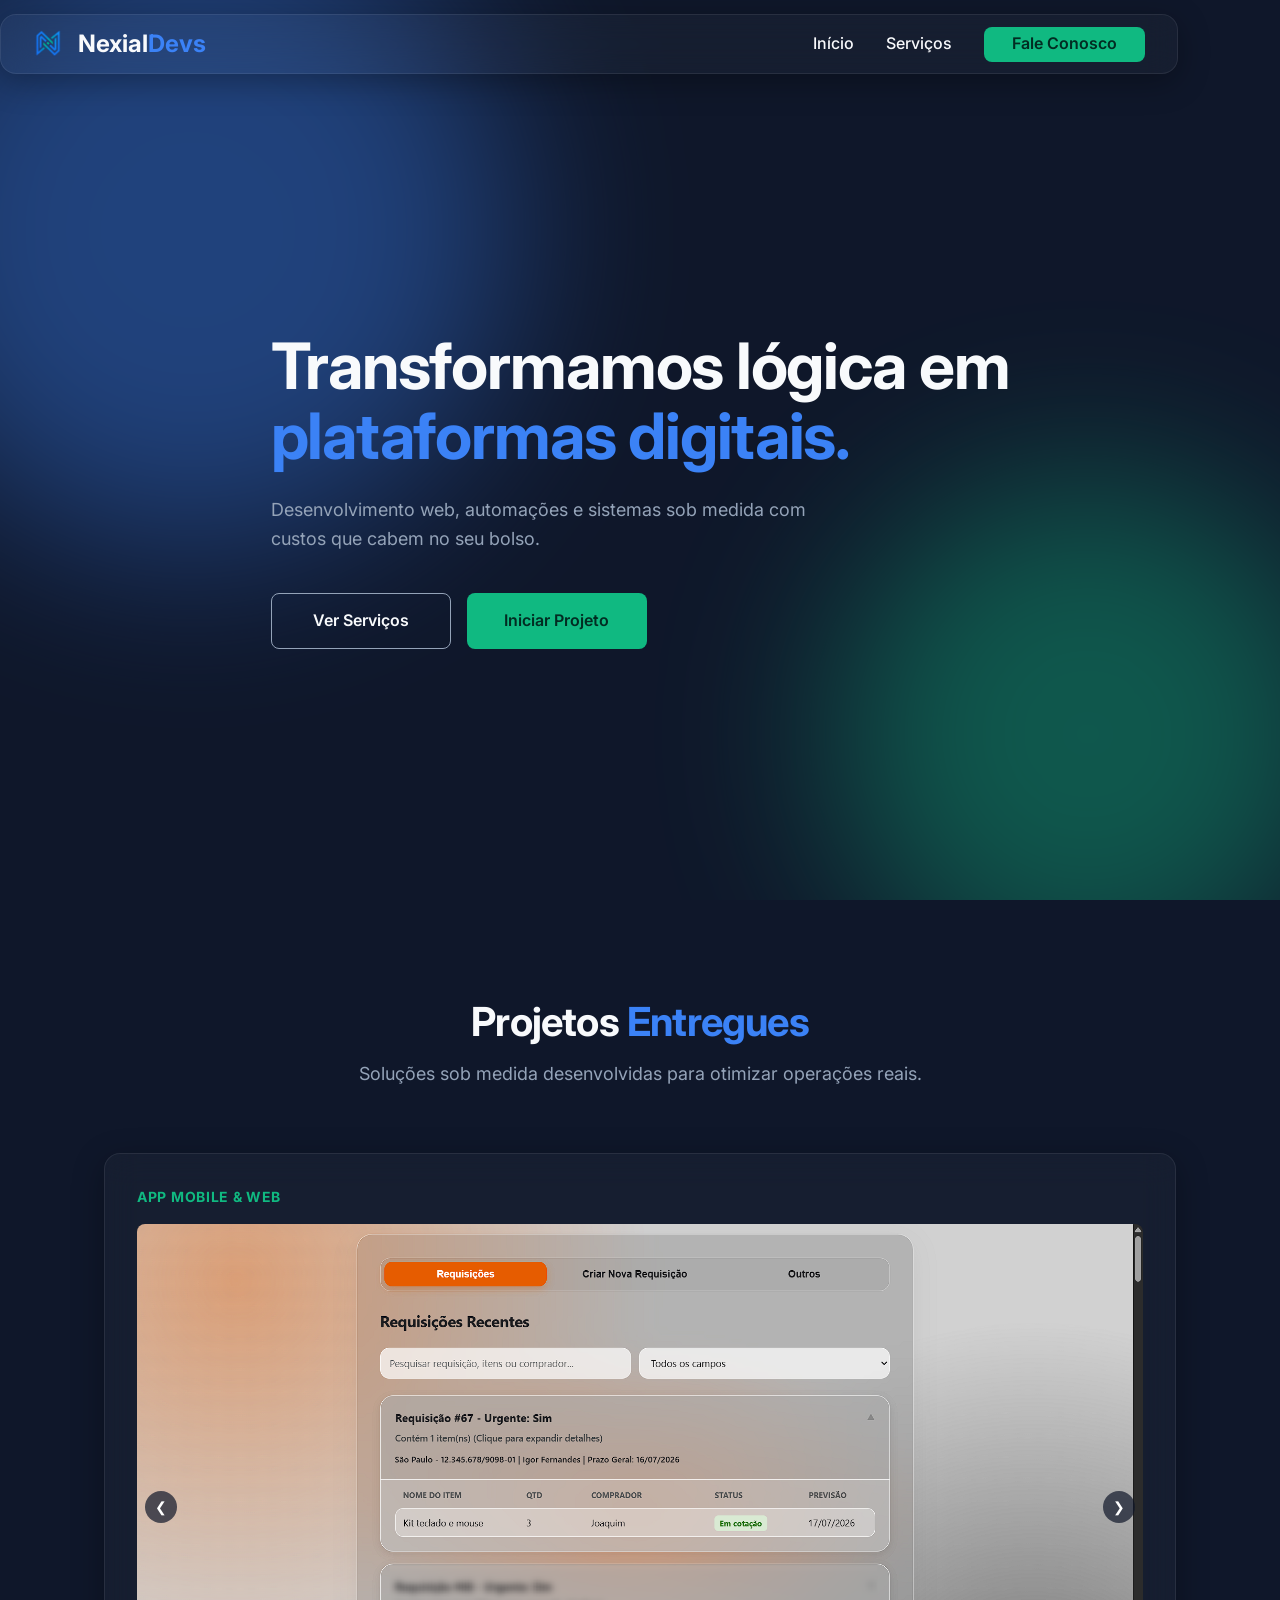
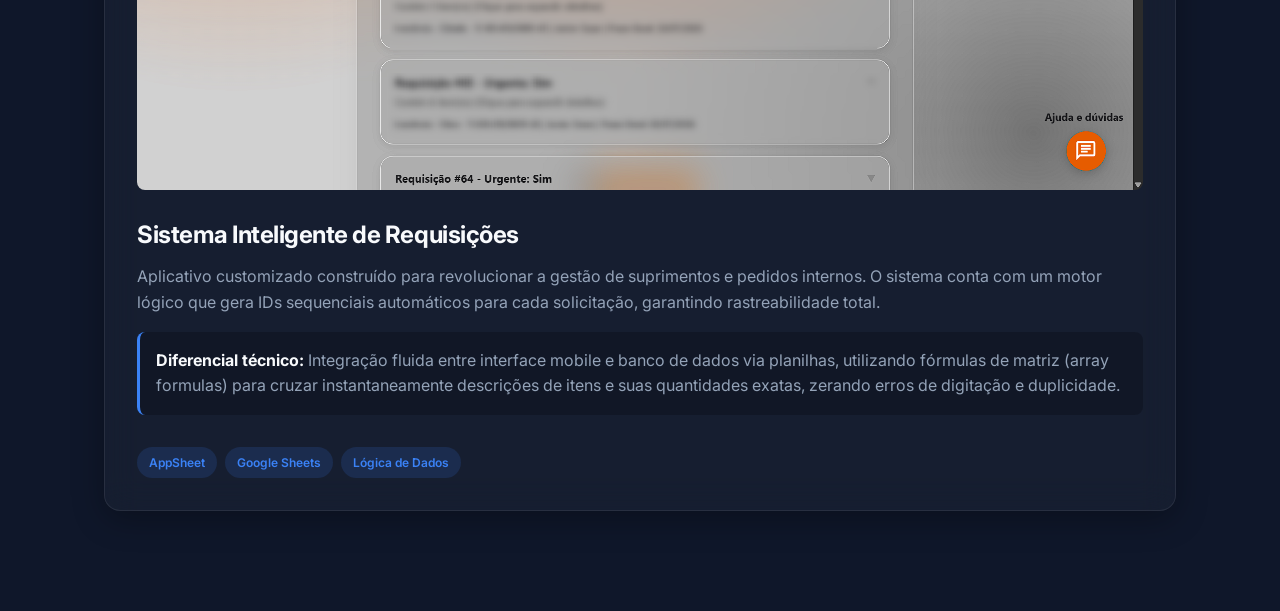
==== index.html @ acb21bab "v0.1" ====
<!DOCTYPE html>
<html lang="pt-BR">
<head>
    <meta charset="UTF-8">
    <meta name="viewport" content="width=device-width, initial-scale=1.0">
    <title>NexialDevs | Soluções em Tecnologia</title>
    <link rel="icon" type="image/png" sizes="32x32" href="assets/img/favicon.png">
    <link rel="preconnect" href="https://fonts.googleapis.com">
    <link rel="preconnect" href="https://fonts.gstatic.com" crossorigin>
    <link href="https://fonts.googleapis.com/css2?family=Inter:wght@400;500;700&display=swap" rel="stylesheet">
    
    <link rel="stylesheet" href="css/style.css">
</head>
<body>
    <div class="bg-mesh">
        <div class="blob blob-1"></div>
        <div class="blob blob-2"></div>
    </div>

    <!-- O menu injetado via JavaScript -->
    <div id="header-container"></div>

    <main>
        <section class="hero">
            <div class="container">
                <h1>Transformamos lógica em <br><span class="text-highlight">plataformas digitais.</span></h1>
                <p>Desenvolvimento web, automações e sistemas sob medida com custos que cabem no seu bolso.</p>
                
                <div class="hero-actions">
                    <a href="#servicos" class="btn btn-outline">Ver Serviços</a>
                    <a href="#contato" class="btn btn-primary btn-projeto">Iniciar Projeto</a>
                </div>
            </div>
        </section>

        <section id="portfolio" class="portfolio-section">
            <div class="container">
                <div class="section-header">
                    <h2>Projetos <span class="text-highlight">Entregues</span></h2>
                    <p>Soluções sob medida desenvolvidas para otimizar operações reais.</p>
                </div>

                <div class="portfolio-grid">
                    <!-- Card do App de Requisição -->
                    <div class="portfolio-card liquid-glass">
                        <div class="card-tag">App Mobile & Web</div>
                        <div class="carousel-container">
                            <div class="carousel-track" id="track-app-req">
                                <img src="assets/img/portifolio/appreq/img1.png" alt="" class="carousel-slide">
                                <img src="assets/img/portifolio/appreq/img2.png" alt="" class="carousel-slide">
                                <img src="assets/img/portifolio/appreq/img3.png" alt="" class="carousel-slide">
                                <img src="assets/img/portifolio/appreq/img4.png" alt="" class="carousel-slide">
                                <img src="assets/img/portifolio/appreq/img5.png" alt="" class="carousel-slide">
                            </div>
                            
                            <!-- Botões de navegação -->
                            <button class="carousel-btn prev" onclick="moverCarrossel('track-app-req', -1)">&#10094;</button>
                            <button class="carousel-btn next" onclick="moverCarrossel('track-app-req', 1)">&#10095;</button>
                        </div>
                        <h3>Sistema Inteligente de Requisições</h3>
                        <p>
                            Aplicativo customizado construído para revolucionar a gestão de suprimentos e pedidos internos. 
                            O sistema conta com um motor lógico que gera IDs sequenciais automáticos para cada solicitação, garantindo rastreabilidade total.
                        </p>
                        <p class="tech-details">
                            <strong>Diferencial técnico:</strong> Integração fluida entre interface mobile e banco de dados via planilhas, utilizando fórmulas de matriz (array formulas) para cruzar instantaneamente descrições de itens e suas quantidades exatas, zerando erros de digitação e duplicidade.
                        </p>
                        <div class="card-footer">
                            <span class="tech-badge">AppSheet</span>
                            <span class="tech-badge">Google Sheets</span>
                            <span class="tech-badge">Lógica de Dados</span>
                        </div>
                    </div>

                    <!-- Futuros projetos -->
                    <!--
                    <div class="portfolio-card liquid-glass">
                    </div>
                    -->
                </div>
            </div>
        </section>
    </main>

    <script src="js/script.js"></script>
</body>
</html>
---- css/style.css ----
:root {
    --bg-base: #0F172A;
    --text-main: #F8FAFC;
    --text-muted: #94A3B8;
    
    --brand-blue: #3B82F6;
    --brand-green: #10B981;
    --brand-green-hover: #059669;

    --font-main: 'Inter', system-ui, -apple-system, sans-serif;
}

html, body {
    overflow-x: hidden; /* Corta qualquer coisa que tentar vazar pros lados */
    width: 100%;
    position: relative;
}

/* Reset Padrão */
* {
    margin: 0;
    padding: 0;
    box-sizing: border-box;
}

body {
    background-color: var(--bg-base);
    color: var(--text-main);
    font-family: var(--font-main);
    -webkit-font-smoothing: antialiased; /* Deixa a fonte mais nítida no dark mode */
    line-height: 1.6;
}

/* =========================================
   ESTILOS DO MENU (NAVBAR)
   ========================================= */

.navbar {
    display: flex;
    justify-content: space-between; /* Empurra a logo pra esquerda e o menu pra direita */
    align-items: center; /* Alinha tudo no centro verticalmente */
    padding: 16px 32px; /* Espaço interno da barra */
    margin: 14px auto; /* Centraliza a barra na tela e dá um espaço no topo */
    max-width: 1320px; /* Limita o tamanho máximo para alinhar com o texto de baixo */
    width: 92%; /* Evita que a barra encoste nas laterais da tela */
    max-height: 60px;
    position: fixed;
    z-index: 100; /* Garante que o menu fique sempre por cima das luzes */
    justify-self: center;
}

/* Estilo da Logo em texto */
.logo {
    display: flex;
    flex-direction: row;
    justify-content: center;
    align-items: center;
    font-size: 1.5rem;
    font-weight: 700;
    color: var(--text-main);
}

/* Container dos links */
.navbar nav {
    display: flex;
    align-items: center;
    gap: 32px; /* O espaço exato entre 'Início', 'Serviços' e o botão */
}

/* Estilo dos links normais (ignorando o botão verde) */
.navbar nav a:not(.btn) {
    color: var(--text-main);
    font-weight: 500;
    font-size: 1rem;
    transition: color 0.2s ease;
}

.fale-conosco {
    height: 35px;
    text-wrap: nowrap;
}

/* Efeito ao passar o mouse nos links */
.navbar nav a:not(.btn):hover {
    color: var(--brand-blue);
}

#logo-menu{
    width: 30px;
    margin-right: 15px;
    margin-bottom: -6px;
}

/* FIM DO ESTILO MENU */

/* =========================================
   SEÇÃO DE PORTFÓLIO E CASOS DE SUCESSO
   ========================================= */

.portfolio-section {
    padding: 100px 0;
    position: relative;
    z-index: 10; /* Mantém acima das luzes de fundo */
}

.section-header {
    text-align: center;
    margin-bottom: 64px;
}

.section-header h2 {
    font-size: 2.5rem;
    margin-bottom: 16px;
}

.section-header p {
    color: var(--text-muted);
    font-size: 1.125rem;
}

/* Grid para alinhar os cartões lado a lado no PC */
.portfolio-grid {
    display: grid;
    grid-template-columns: repeat(auto-fit, minmax(300px, 1fr));
    gap: 32px;
}

/* Estilo interno do Cartão de Projeto */
.portfolio-card {
    padding: 32px;
    display: flex;
    flex-direction: column;
    gap: 16px;
    transition: transform 0.3s ease;
}

.portfolio-card:hover {
    transform: translateY(-8px); /* Levanta o cartão ao passar o mouse */
}

.card-tag {
    font-size: 0.875rem;
    color: var(--brand-green);
    font-weight: 700;
    text-transform: uppercase;
    letter-spacing: 0.05em;
}

.portfolio-card h3 {
    font-size: 1.5rem;
    color: var(--text-main);
}

.portfolio-card p {
    color: var(--text-muted);
    font-size: 1rem;
    line-height: 1.6;
}

.tech-details {
    font-size: 0.9rem;
    background: rgba(0, 0, 0, 0.2);
    padding: 16px;
    border-radius: 8px;
    border-left: 3px solid var(--brand-blue);
}

.tech-details strong {
    color: var(--text-main);
}

/* Botõezinhos com as tecnologias usadas */
.card-footer {
    margin-top: auto; /* Empurra pro final do cartão */
    display: flex;
    flex-wrap: wrap;
    gap: 8px;
    padding-top: 16px;
}

.tech-badge {
    background: rgba(59, 130, 246, 0.15); /* Fundo azul transparente */
    color: var(--brand-blue);
    padding: 6px 12px;
    border-radius: 100px;
    font-size: 0.75rem;
    font-weight: 600;
}

/* =========================================
   CARROSSEL DE IMAGENS
   ========================================= */

.carousel-container {
    position: relative;
    width: 100%;
    border-radius: 8px;
    overflow:hidden;
    margin-bottom: 16px;
    background: rgba(0, 0, 0, 0.2); /* Fundo escuro caso a imagem não preencha tudo */
}

/* A "Trilha" onde as imagens deslizam */
.carousel-track {
    display: flex;
    overflow-x: auto;
    scroll-snap-type: x mandatory; /* Faz a imagem "grudar" no centro ao rolar */
    scroll-behavior: smooth; /* Deslizamento suave */
    -ms-overflow-style: none; /* Esconde scrollbar no IE/Edge */
    scrollbar-width: none; /* Esconde scrollbar no Firefox */
}

.carousel-track::-webkit-scrollbar {
    display: none; /* Esconde scrollbar no Chrome/Safari/Edge */
}

/* As imagens em si */
.carousel-slide {
    flex: 0 0 100%; /* Cada imagem ocupa 100% do espaço */
    width: 100%;
    aspect-ratio: 16 / 9; /* Mantém uma proporção retangular bonita (tipo vídeo) */
    object-fit: cover; /* Faz a imagem preencher o espaço sem distorcer */
    scroll-snap-align: center; /* Ponto de ancoragem */
}

/* Botões Voltar e Avançar */
.carousel-btn {
    position: absolute;
    top: 50%;
    transform: translateY(-50%);
    background: rgba(15, 23, 42, 0.7); /* Fundo escuro transparente */
    color: white;
    border: none;
    width: 32px;
    height: 32px;
    border-radius: 50%;
    cursor: pointer;
    display: flex;
    align-items: center;
    justify-content: center;
    font-size: 14px;
    transition: background 0.2s ease;
    z-index: 2;
}

.carousel-btn:hover {
    background: var(--brand-blue);
}

.carousel-btn.prev {
    left: 8px;
}

.carousel-btn.next {
    right: 8px;
}

/* FIM CARROSSEL DE IMAGENS */

/* FIM SEÇÂO DE PORTIFOLIO */

/* Fundo dinâmico para destacar o efeito de vidro */
.bg-mesh {
    position: fixed;
    top: 0;
    left: 0;
    width: 100vw;
    height: 100vh;
    z-index: -1; /* Fica atrás de todo o site */
    overflow: hidden;
    background-color: var(--bg-base);
}

.blob {
    position: absolute;
    border-radius: 50%;
    filter: blur(90px); /* O truque mágico para parecer luz difusa */
    opacity: 0.4;
    animation: float 10s ease-in-out infinite alternate;
}

.blob-1 {
    background: var(--brand-blue);
    width: 50vw;
    height: 50vw;
    top: -10%;
    left: -10%;
}

.blob-2 {
    background: var(--brand-green);
    width: 40vw;
    height: 40vw;
    bottom: -10%;
    right: -5%;
}

/* Animação suave para as luzes se mexerem */
@keyframes float {
    0% { transform: translateY(0) scale(1); }
    100% { transform: translateY(20px) scale(1.05); }
}

a { text-decoration: none; }
ul { list-style: none; }

.liquid-glass {
    background: rgba(255, 255, 255, 0.03); /* Fundo quase transparente */
    backdrop-filter: blur(16px); /* O desfoque do vidro */
    -webkit-backdrop-filter: blur(16px); /* Suporte para navegadores Apple */
    border: 1px solid rgba(255, 255, 255, 0.08); /* Borda sutil de reflexo */
    box-shadow: 0 8px 32px 0 rgba(0, 0, 0, 0.3); /* Sombra para dar profundidade */
    border-radius: 16px; /* Bordas arredondadas do vidro */
}

.container {
    max-width: 1120px;
    margin: 0 auto;
    padding: 0 24px;
}

/* Tipografia */
h1, h2, h3 { 
    line-height: 1.1; 
    letter-spacing: -0.02em;
}

.text-highlight {
    color: var(--brand-blue);
}

/* Sistema de Botões */
.btn {
    display: inline-flex;
    align-items: center;
    justify-content: center;
    padding: 14px 28px;
    border-radius: 8px;
    font-size: 1rem;
    font-weight: 600;
    transition: all 0.2s ease;
    cursor: pointer;
}

.btn-primary {
    background-color: var(--brand-green);
    color: #022C22; /* Tom bem escuro de verde para contraste no botão */
}

.btn-projeto {
    width: 180px;
}

.btn-primary:hover {
    background-color: var(--brand-green-hover);
    transform: translateY(-2px); /* Efeito sutil de levantar ao passar o mouse */
}

.btn-outline {
    border: 1px solid var(--text-muted);
    color: var(--text-main);
    width: 180px;
}

.btn-outline:hover {
    border-color: var(--brand-blue);
    color: var(--brand-blue);
}

/* Seção Hero (Primeira dobra do site) */
.hero {
    min-height: 100vh;
    display: flex;
    align-items: center;
    padding-top: 80px; /* Espaço para o menu fixo */
}

.hero h1 {
    /* Função clamp: Aumenta e diminui a fonte dinamicamente baseado na tela */
    font-size: clamp(2.5rem, 5vw, 4.5rem);
    margin-bottom: 24px;
    max-width: 850px;
}

.hero p {
    font-size: 1.125rem;
    color: var(--text-muted);
    margin-bottom: 40px;
    max-width: 550px;
}

.hero-actions {
    display: flex;
    gap: 16px;
    flex-wrap: nowrap; /* Quebra a linha no celular se precisar */
}

@media (min-width: 320px) and (max-width: 640px) {
    .container {
        padding: 0 10px;
    }

    .navbar {
        padding: 6px 5px;
        margin: 14px auto;
        width: 98%;
        font-size: 1rem;
    }

    .navbar nav a:not(.btn) {
        font-size: 0.75rem;
    }

    .logo {
        font-size: 0.8rem;
    }

    .btn-projeto {
        padding: 10px;
        width: 130px;
    }

    .btn-outline {
        padding: 10px;
        width: 130px;
    }

    .fale-conosco {
        font-size: 0.75rem;
        padding: 4px;
        height: 25px;
    }

    .navbar nav {
        gap: 6px;
    }

    #logo-menu {
        width: 20px;
        margin-right: 5px;
        align-self: center;
    }

    .hero-actions {
        gap: 8px;
    }

    .hero {
        padding-top: 10px;
    }

    .portfolio-card {
        padding: 10px;
    }
}
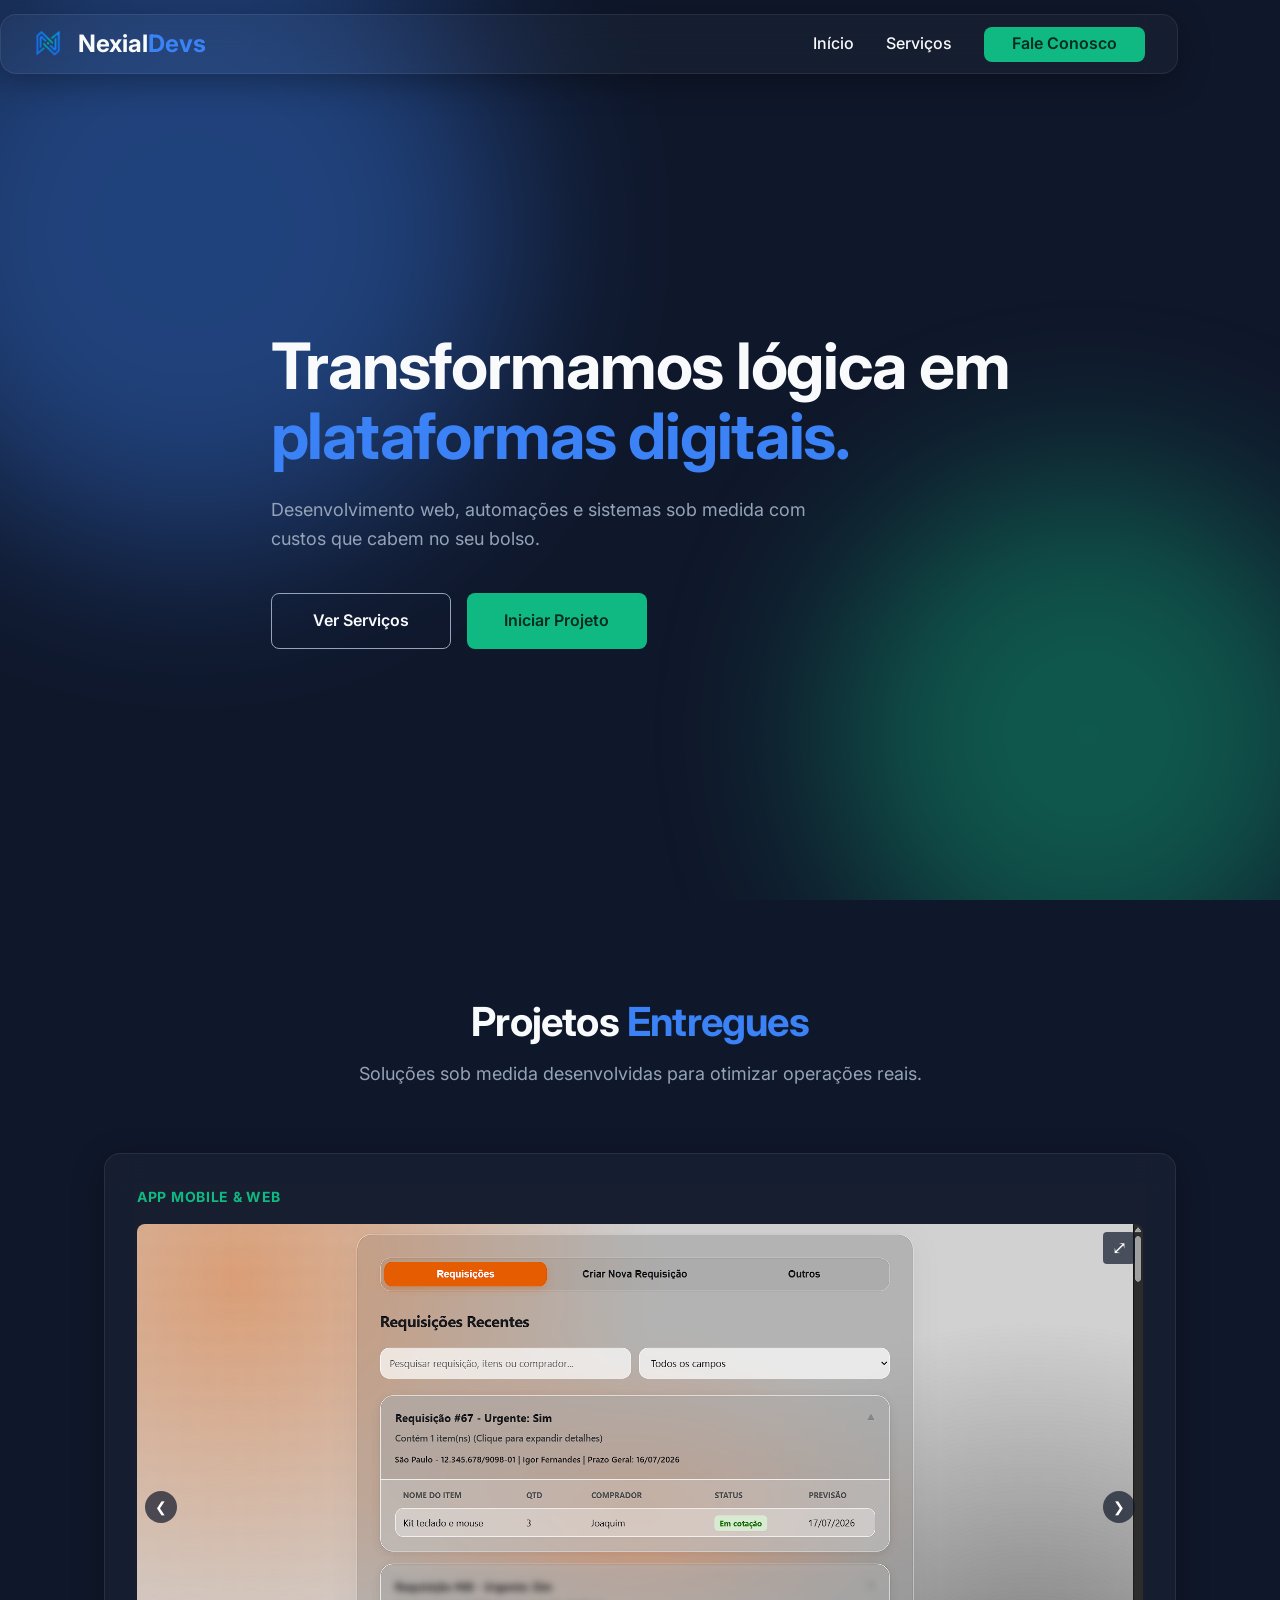
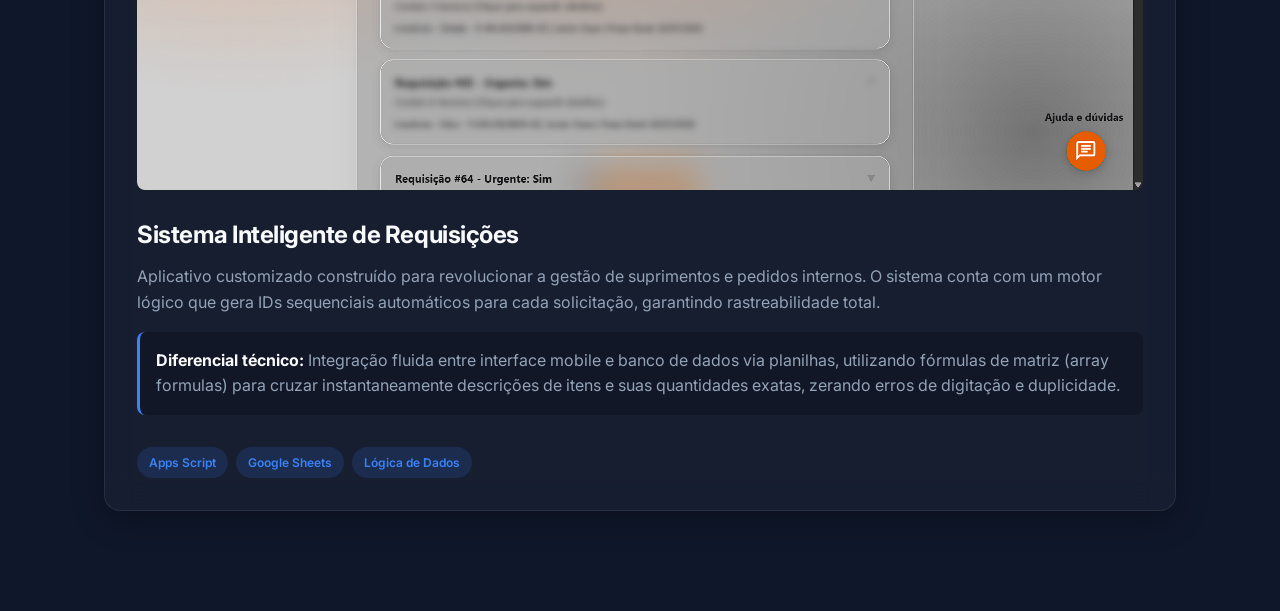
==== commit 8326227f: "v0.2" ====
--- a/index.html
+++ b/index.html
@@ -44,7 +44,8 @@
                     <!-- Card do App de Requisição -->
                     <div class="portfolio-card liquid-glass">
                         <div class="card-tag">App Mobile & Web</div>
-                        <div class="carousel-container">
+                        <div class="carousel-container" id="container-app-req">
+                            <button class="fullscreen-btn" onclick="alternarTelaCheia('container-app-req')" title="Tela Cheia">⤢</button>
                             <div class="carousel-track" id="track-app-req">
                                 <img src="assets/img/portifolio/appreq/img1.png" alt="" class="carousel-slide">
                                 <img src="assets/img/portifolio/appreq/img2.png" alt="" class="carousel-slide">
@@ -66,7 +67,7 @@
                             <strong>Diferencial técnico:</strong> Integração fluida entre interface mobile e banco de dados via planilhas, utilizando fórmulas de matriz (array formulas) para cruzar instantaneamente descrições de itens e suas quantidades exatas, zerando erros de digitação e duplicidade.
                         </p>
                         <div class="card-footer">
-                            <span class="tech-badge">AppSheet</span>
+                            <span class="tech-badge">Apps Script</span>
                             <span class="tech-badge">Google Sheets</span>
                             <span class="tech-badge">Lógica de Dados</span>
                         </div>
--- a/css/style.css
+++ b/css/style.css
@@ -221,6 +221,44 @@
     aspect-ratio: 16 / 9; /* Mantém uma proporção retangular bonita (tipo vídeo) */
     object-fit: cover; /* Faz a imagem preencher o espaço sem distorcer */
     scroll-snap-align: center; /* Ponto de ancoragem */
+}
+
+/* Botão de Tela Cheia */
+.fullscreen-btn {
+    position: absolute;
+    top: 8px;
+    right: 8px; /* Fica no canto superior direito */
+    background: rgba(15, 23, 42, 0.7);
+    color: white;
+    border: none;
+    width: 32px;
+    height: 32px;
+    border-radius: 4px; /* Levemente quadrado para diferenciar das setas redondas */
+    cursor: pointer;
+    display: flex;
+    align-items: center;
+    justify-content: center;
+    font-size: 18px;
+    transition: background 0.2s ease;
+    z-index: 10; /* Garante que fique por cima da imagem */
+}
+
+.fullscreen-btn:hover {
+    background: var(--brand-blue);
+}
+
+/* Regra mágica: Como o carrossel deve ficar QUANDO estiver em tela cheia */
+.carousel-container:fullscreen {
+    background-color: #000; /* Fundo preto estilo cinema */
+    width: 100vw;
+    height: 100vh;
+    display: flex;
+    align-items: center; /* Centraliza a imagem na tela */
+}
+
+/* Evita que a imagem seja cortada quando for expandida para a tela inteira */
+.carousel-container:fullscreen .carousel-slide {
+    object-fit: contain; 
 }
 
 /* Botões Voltar e Avançar */
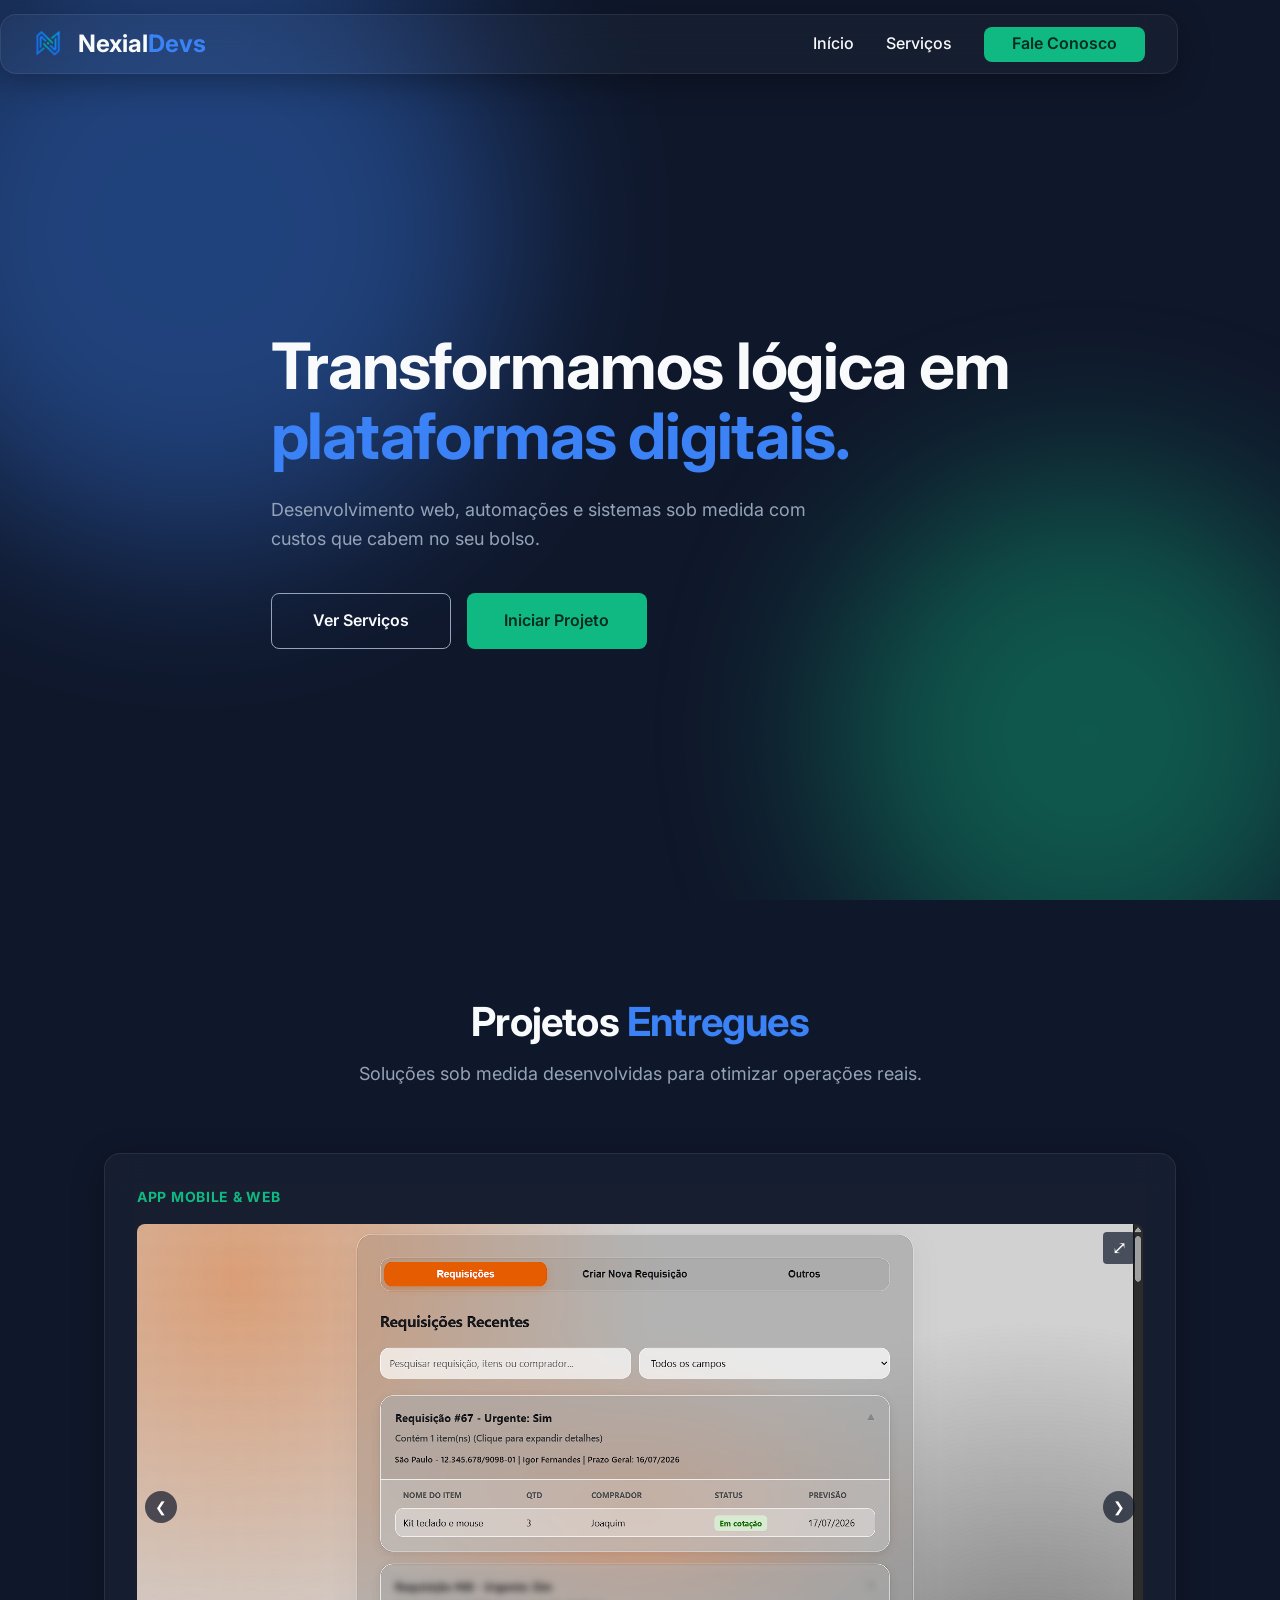
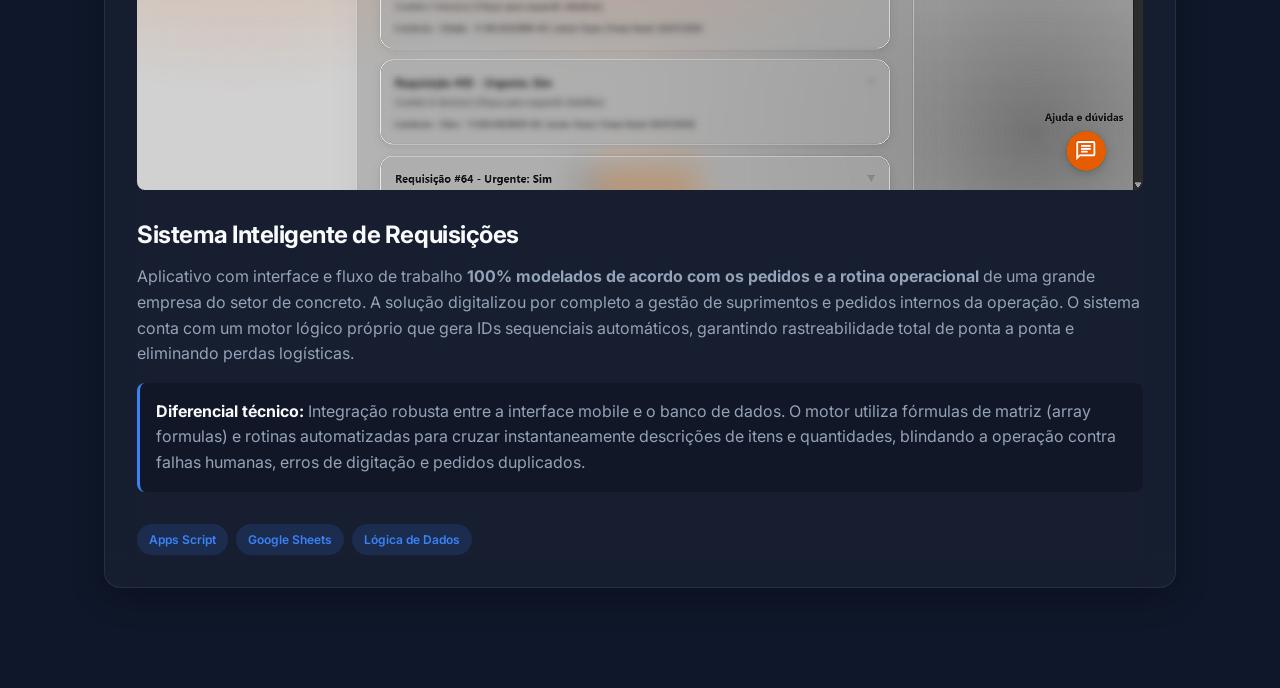
==== commit 4586ebb0: "v0.3" ====
--- a/index.html
+++ b/index.html
@@ -60,12 +60,10 @@
                         </div>
                         <h3>Sistema Inteligente de Requisições</h3>
                         <p>
-                            Aplicativo customizado construído para revolucionar a gestão de suprimentos e pedidos internos. 
-                            O sistema conta com um motor lógico que gera IDs sequenciais automáticos para cada solicitação, garantindo rastreabilidade total.
+                            Aplicativo com interface e fluxo de trabalho <strong>100% modelados de acordo com os pedidos e a rotina operacional</strong> de uma grande empresa do setor de concreto. A solução digitalizou por completo a gestão de suprimentos e pedidos internos da operação. O sistema conta com um motor lógico próprio que gera IDs sequenciais automáticos, garantindo rastreabilidade total de ponta a ponta e eliminando perdas logísticas.
                         </p>
                         <p class="tech-details">
-                            <strong>Diferencial técnico:</strong> Integração fluida entre interface mobile e banco de dados via planilhas, utilizando fórmulas de matriz (array formulas) para cruzar instantaneamente descrições de itens e suas quantidades exatas, zerando erros de digitação e duplicidade.
-                        </p>
+                            <strong>Diferencial técnico:</strong> Integração robusta entre a interface mobile e o banco de dados. O motor utiliza fórmulas de matriz (array formulas) e rotinas automatizadas para cruzar instantaneamente descrições de itens e quantidades, blindando a operação contra falhas humanas, erros de digitação e pedidos duplicados.                        </p>
                         <div class="card-footer">
                             <span class="tech-badge">Apps Script</span>
                             <span class="tech-badge">Google Sheets</span>
--- a/css/style.css
+++ b/css/style.css
@@ -490,4 +490,8 @@
     .portfolio-card {
         padding: 10px;
     }
+
+    .portfolio-card p {
+        font-size: 0.7rem;
+    }
 }
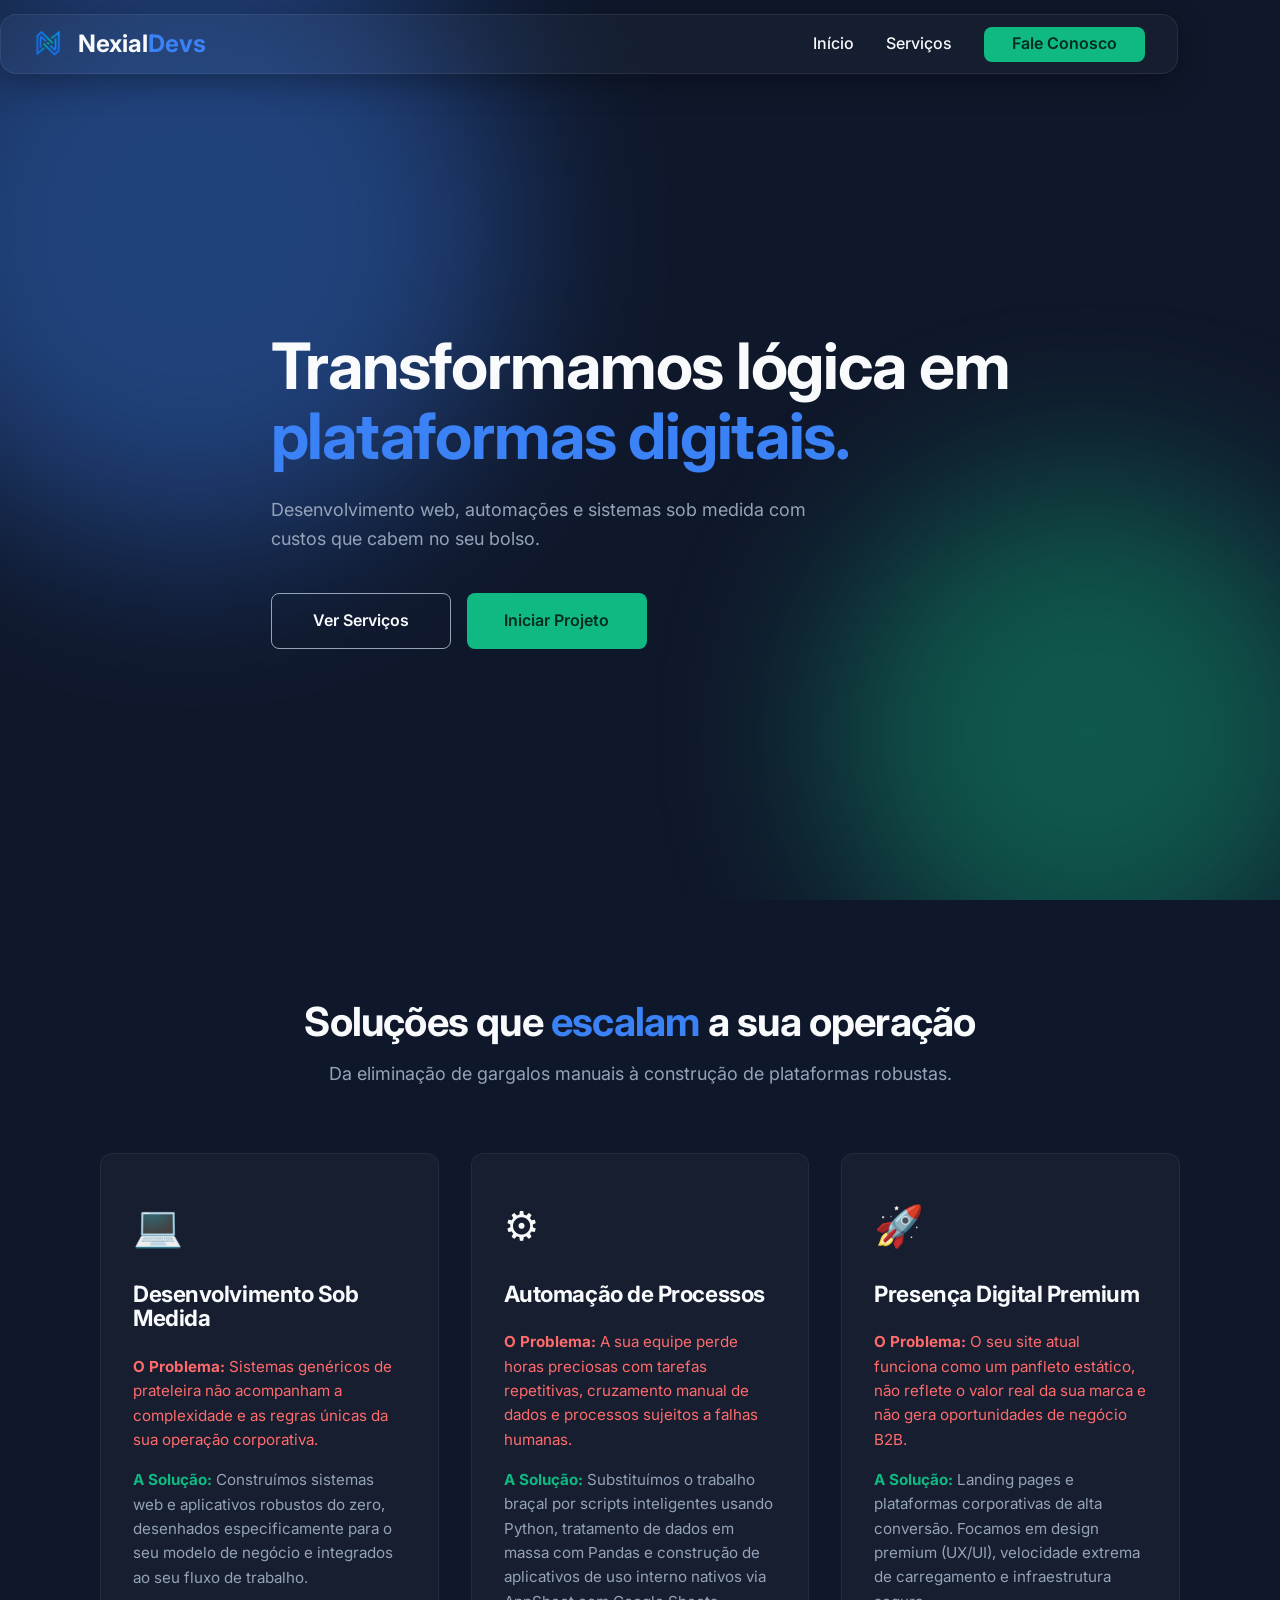
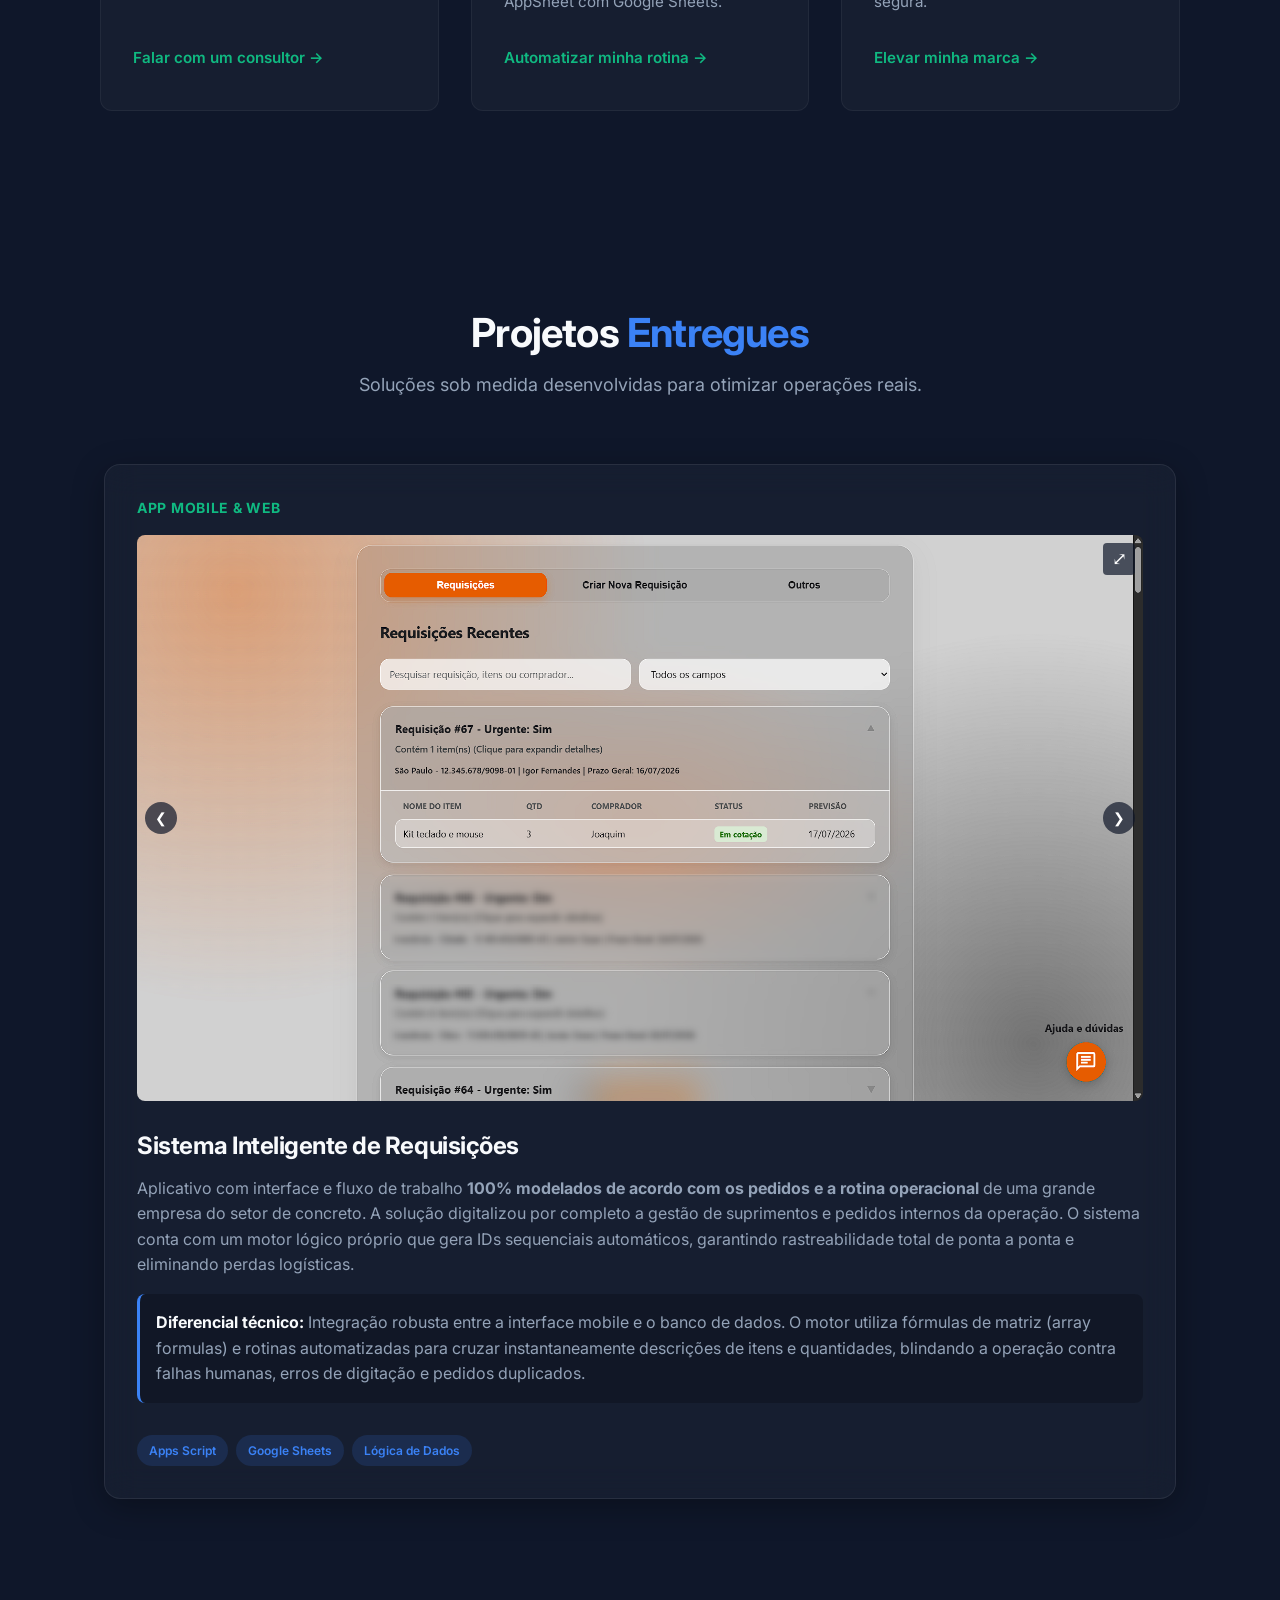
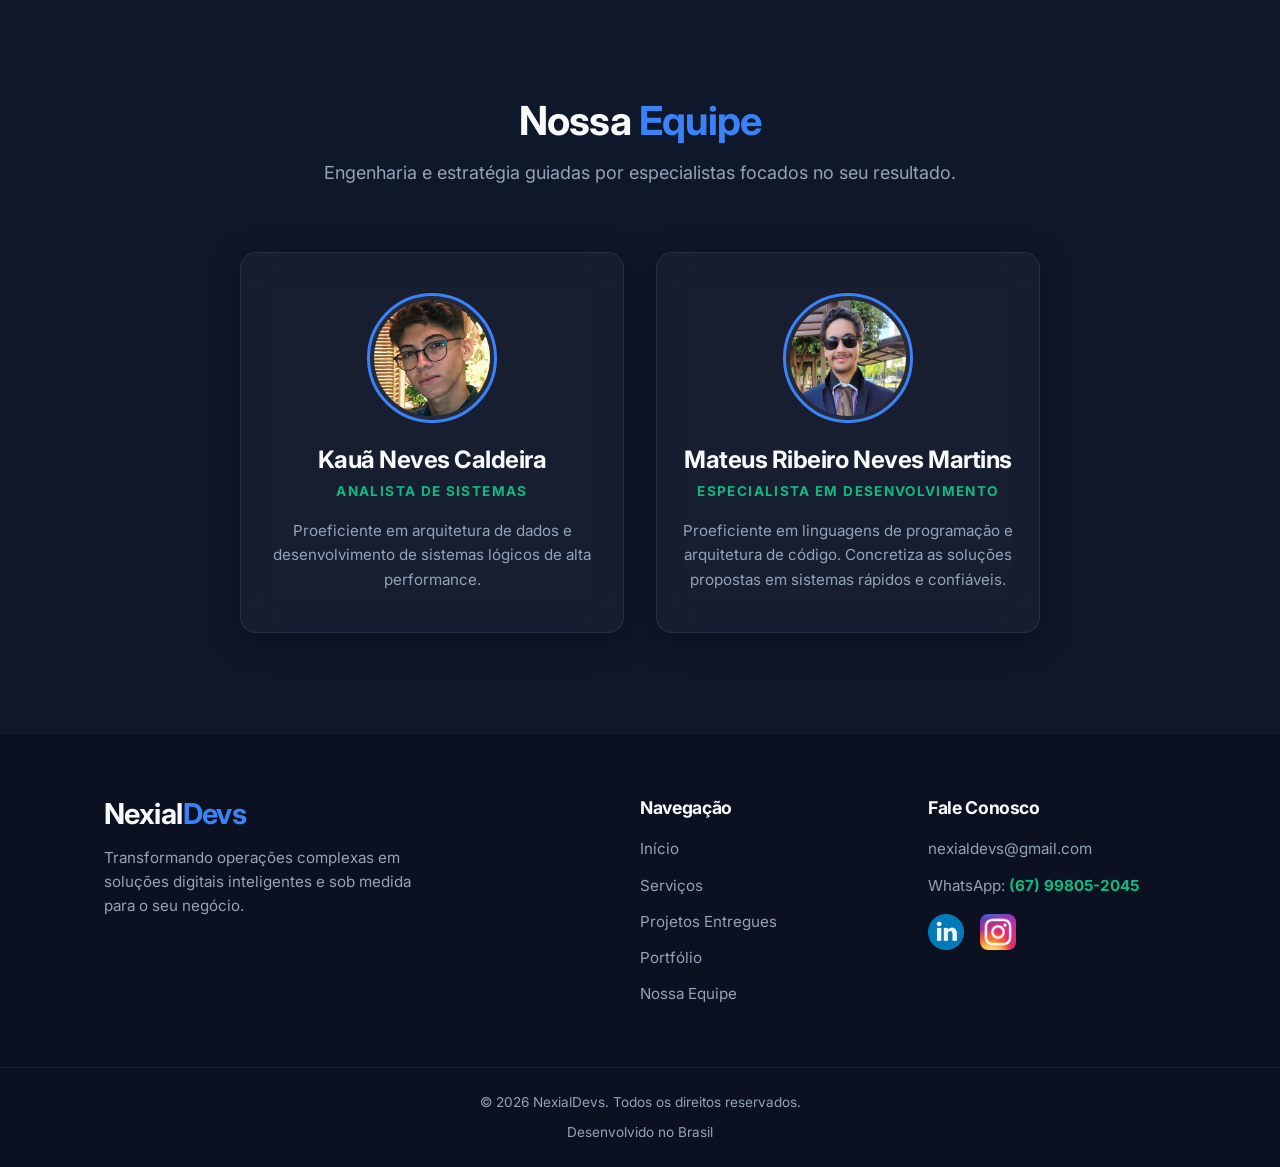
==== commit 9d6982dc: "v1.0" ====
--- a/index.html
+++ b/index.html
@@ -17,7 +17,6 @@
         <div class="blob blob-2"></div>
     </div>
 
-    <!-- O menu injetado via JavaScript -->
     <div id="header-container"></div>
 
     <main>
@@ -28,12 +27,50 @@
                 
                 <div class="hero-actions">
                     <a href="#servicos" class="btn btn-outline">Ver Serviços</a>
-                    <a href="#contato" class="btn btn-primary btn-projeto">Iniciar Projeto</a>
+                    <a href="#footer-placeholder" class="btn btn-primary btn-projeto">Iniciar Projeto</a>
+                </div>
+            </div>
+        </section>
+        <section id="servicos" class="services-section container">
+            <div class="section-header text-center">
+                <h2 class="section-title">Soluções que <span class="text-highlight">escalam</span> a sua operação</h2>
+                <p class="section-subtitle">Da eliminação de gargalos manuais à construção de plataformas robustas.</p>
+            </div>
+
+            <div class="services-grid">
+                <div class="service-card">
+                    <div class="service-icon">💻</div>
+                    <h3>Desenvolvimento Sob Medida</h3>
+                    <div class="service-content">
+                        <p class="problem-text"><strong>O Problema:</strong> Sistemas genéricos de prateleira não acompanham a complexidade e as regras únicas da sua operação corporativa.</p>
+                        <p class="solution-text"><strong>A Solução:</strong> Construímos sistemas web e aplicativos robustos do zero, desenhados especificamente para o seu modelo de negócio e integrados ao seu fluxo de trabalho.</p>
+                    </div>
+                    <a href="#footer-placeholder" class="btn-service">Falar com um consultor &rarr;</a>
+                </div>
+
+                <div class="service-card">
+                    <div class="service-icon">⚙️</div>
+                    <h3>Automação de Processos</h3>
+                    <div class="service-content">
+                        <p class="problem-text"><strong>O Problema:</strong> A sua equipe perde horas preciosas com tarefas repetitivas, cruzamento manual de dados e processos sujeitos a falhas humanas.</p>
+                        <p class="solution-text"><strong>A Solução:</strong> Substituímos o trabalho braçal por scripts inteligentes usando Python, tratamento de dados em massa com Pandas e construção de aplicativos de uso interno nativos via AppSheet com Google Sheets.</p>
+                    </div>
+                    <a href="#footer-placeholder" class="btn-service">Automatizar minha rotina &rarr;</a>
+                </div>
+
+                <div class="service-card">
+                    <div class="service-icon">🚀</div>
+                    <h3>Presença Digital Premium</h3>
+                    <div class="service-content">
+                        <p class="problem-text"><strong>O Problema:</strong> O seu site atual funciona como um panfleto estático, não reflete o valor real da sua marca e não gera oportunidades de negócio B2B.</p>
+                        <p class="solution-text"><strong>A Solução:</strong> Landing pages e plataformas corporativas de alta conversão. Focamos em design premium (UX/UI), velocidade extrema de carregamento e infraestrutura segura.</p>
+                    </div>
+                    <a href="#footer-placeholder" class="btn-service">Elevar minha marca &rarr;</a>
                 </div>
             </div>
         </section>
 
-        <section id="portfolio" class="portfolio-section">
+        <section id="portfolio" class="portfolio-section sections">
             <div class="container">
                 <div class="section-header">
                     <h2>Projetos <span class="text-highlight">Entregues</span></h2>
@@ -41,7 +78,6 @@
                 </div>
 
                 <div class="portfolio-grid">
-                    <!-- Card do App de Requisição -->
                     <div class="portfolio-card liquid-glass">
                         <div class="card-tag">App Mobile & Web</div>
                         <div class="carousel-container" id="container-app-req">
@@ -54,7 +90,6 @@
                                 <img src="assets/img/portifolio/appreq/img5.png" alt="" class="carousel-slide">
                             </div>
                             
-                            <!-- Botões de navegação -->
                             <button class="carousel-btn prev" onclick="moverCarrossel('track-app-req', -1)">&#10094;</button>
                             <button class="carousel-btn next" onclick="moverCarrossel('track-app-req', 1)">&#10095;</button>
                         </div>
@@ -71,7 +106,6 @@
                         </div>
                     </div>
 
-                    <!-- Futuros projetos -->
                     <!--
                     <div class="portfolio-card liquid-glass">
                     </div>
@@ -79,7 +113,37 @@
                 </div>
             </div>
         </section>
+        <section id="equipe" class="team-section sections">
+            <div class="container">
+                <div class="section-header">
+                    <h2>Nossa <span class="text-highlight">Equipe</span></h2>
+                    <p>Engenharia e estratégia guiadas por especialistas focados no seu resultado.</p>
+                </div>
+
+                <div class="team-grid">
+                    <div class="team-card liquid-glass">
+                        <img src="assets/img/Equipe/Kaua.jpeg" alt="Foto de Kauã Neves Caldeira" class="team-photo">
+                        <h3>Kauã Neves Caldeira</h3>
+                        <p class="team-role">Analista de Sistemas</p>
+                        <p class="team-bio">
+                            Proeficiente em arquitetura de dados e desenvolvimento de sistemas lógicos de alta performance.
+                        </p>
+                    </div>
+
+                    <div class="team-card liquid-glass">
+                        <img src="assets/img/Equipe/Mateus.jpeg" alt="Foto de Mateus Ribeiro Neves Martins" class="team-photo">
+                        <h3>Mateus Ribeiro Neves Martins</h3>
+                        <p class="team-role">Especialista em Desenvolvimento</p>
+                        <p class="team-bio">
+                            Proeficiente em linguagens de programação e arquitetura de código. Concretiza as soluções propostas em sistemas rápidos e confiáveis.
+                        </p>
+                    </div>
+                </div>
+            </div>
+        </section>
     </main>
+    
+    <div id="footer-placeholder"></div>
 
     <script src="js/script.js"></script>
 </body>
--- a/css/style.css
+++ b/css/style.css
@@ -11,12 +11,11 @@
 }
 
 html, body {
-    overflow-x: hidden; /* Corta qualquer coisa que tentar vazar pros lados */
+    overflow-x: hidden;
     width: 100%;
     position: relative;
 }
 
-/* Reset Padrão */
 * {
     margin: 0;
     padding: 0;
@@ -27,7 +26,7 @@
     background-color: var(--bg-base);
     color: var(--text-main);
     font-family: var(--font-main);
-    -webkit-font-smoothing: antialiased; /* Deixa a fonte mais nítida no dark mode */
+    -webkit-font-smoothing: antialiased;
     line-height: 1.6;
 }
 
@@ -37,19 +36,18 @@
 
 .navbar {
     display: flex;
-    justify-content: space-between; /* Empurra a logo pra esquerda e o menu pra direita */
-    align-items: center; /* Alinha tudo no centro verticalmente */
-    padding: 16px 32px; /* Espaço interno da barra */
-    margin: 14px auto; /* Centraliza a barra na tela e dá um espaço no topo */
-    max-width: 1320px; /* Limita o tamanho máximo para alinhar com o texto de baixo */
-    width: 92%; /* Evita que a barra encoste nas laterais da tela */
+    justify-content: space-between; 
+    align-items: center; 
+    padding: 16px 32px; 
+    margin: 14px auto; 
+    max-width: 1320px; 
+    width: 92%; 
     max-height: 60px;
     position: fixed;
-    z-index: 100; /* Garante que o menu fique sempre por cima das luzes */
+    z-index: 100; 
     justify-self: center;
 }
 
-/* Estilo da Logo em texto */
 .logo {
     display: flex;
     flex-direction: row;
@@ -60,14 +58,12 @@
     color: var(--text-main);
 }
 
-/* Container dos links */
 .navbar nav {
     display: flex;
     align-items: center;
-    gap: 32px; /* O espaço exato entre 'Início', 'Serviços' e o botão */
-}
-
-/* Estilo dos links normais (ignorando o botão verde) */
+    gap: 32px;
+}
+
 .navbar nav a:not(.btn) {
     color: var(--text-main);
     font-weight: 500;
@@ -80,7 +76,6 @@
     text-wrap: nowrap;
 }
 
-/* Efeito ao passar o mouse nos links */
 .navbar nav a:not(.btn):hover {
     color: var(--brand-blue);
 }
@@ -100,7 +95,7 @@
 .portfolio-section {
     padding: 100px 0;
     position: relative;
-    z-index: 10; /* Mantém acima das luzes de fundo */
+    z-index: 10;
 }
 
 .section-header {
@@ -118,14 +113,12 @@
     font-size: 1.125rem;
 }
 
-/* Grid para alinhar os cartões lado a lado no PC */
 .portfolio-grid {
     display: grid;
     grid-template-columns: repeat(auto-fit, minmax(300px, 1fr));
     gap: 32px;
 }
 
-/* Estilo interno do Cartão de Projeto */
 .portfolio-card {
     padding: 32px;
     display: flex;
@@ -135,7 +128,7 @@
 }
 
 .portfolio-card:hover {
-    transform: translateY(-8px); /* Levanta o cartão ao passar o mouse */
+    transform: translateY(-8px); 
 }
 
 .card-tag {
@@ -169,9 +162,8 @@
     color: var(--text-main);
 }
 
-/* Botõezinhos com as tecnologias usadas */
 .card-footer {
-    margin-top: auto; /* Empurra pro final do cartão */
+    margin-top: auto; 
     display: flex;
     flex-wrap: wrap;
     gap: 8px;
@@ -179,7 +171,7 @@
 }
 
 .tech-badge {
-    background: rgba(59, 130, 246, 0.15); /* Fundo azul transparente */
+    background: rgba(59, 130, 246, 0.15); 
     color: var(--brand-blue);
     padding: 6px 12px;
     border-radius: 100px;
@@ -197,76 +189,88 @@
     border-radius: 8px;
     overflow:hidden;
     margin-bottom: 16px;
-    background: rgba(0, 0, 0, 0.2); /* Fundo escuro caso a imagem não preencha tudo */
-}
-
-/* A "Trilha" onde as imagens deslizam */
+    background: rgba(0, 0, 0, 0.2);
+}
+
+
 .carousel-track {
     display: flex;
     overflow-x: auto;
-    scroll-snap-type: x mandatory; /* Faz a imagem "grudar" no centro ao rolar */
-    scroll-behavior: smooth; /* Deslizamento suave */
-    -ms-overflow-style: none; /* Esconde scrollbar no IE/Edge */
-    scrollbar-width: none; /* Esconde scrollbar no Firefox */
+    scroll-snap-type: x mandatory; 
+    scroll-behavior: smooth; 
+    -ms-overflow-style: none; 
+    scrollbar-width: none; 
 }
 
 .carousel-track::-webkit-scrollbar {
-    display: none; /* Esconde scrollbar no Chrome/Safari/Edge */
-}
-
-/* As imagens em si */
+    display: none;
+}
+
 .carousel-slide {
-    flex: 0 0 100%; /* Cada imagem ocupa 100% do espaço */
+    flex: 0 0 100%; 
     width: 100%;
-    aspect-ratio: 16 / 9; /* Mantém uma proporção retangular bonita (tipo vídeo) */
-    object-fit: cover; /* Faz a imagem preencher o espaço sem distorcer */
-    scroll-snap-align: center; /* Ponto de ancoragem */
+    aspect-ratio: 16 / 9; 
+    object-fit: cover; 
+    scroll-snap-align: center; 
 }
 
 /* Botão de Tela Cheia */
 .fullscreen-btn {
     position: absolute;
     top: 8px;
-    right: 8px; /* Fica no canto superior direito */
+    right: 8px; 
     background: rgba(15, 23, 42, 0.7);
     color: white;
     border: none;
     width: 32px;
     height: 32px;
-    border-radius: 4px; /* Levemente quadrado para diferenciar das setas redondas */
+    border-radius: 4px; 
     cursor: pointer;
     display: flex;
     align-items: center;
     justify-content: center;
     font-size: 18px;
     transition: background 0.2s ease;
-    z-index: 10; /* Garante que fique por cima da imagem */
+    z-index: 10;
 }
 
 .fullscreen-btn:hover {
     background: var(--brand-blue);
 }
 
-/* Regra mágica: Como o carrossel deve ficar QUANDO estiver em tela cheia */
 .carousel-container:fullscreen {
-    background-color: #000; /* Fundo preto estilo cinema */
+    background-color: #000; 
     width: 100vw;
     height: 100vh;
     display: flex;
-    align-items: center; /* Centraliza a imagem na tela */
-}
-
-/* Evita que a imagem seja cortada quando for expandida para a tela inteira */
+    align-items: center; 
+}
+
 .carousel-container:fullscreen .carousel-slide {
     object-fit: contain; 
 }
 
-/* Botões Voltar e Avançar */
+/* =========================================
+   EFEITO DE ZOOM NA TELA CHEIA
+   =========================================
+
+/* Transforma o mouse numa lupa apenas quando está em tela cheia */
+.carousel-container:fullscreen .carousel-slide {
+    cursor: zoom-in;
+    transition: transform 0.2s ease-out; /* Animação suave para o zoom e o movimento */
+}
+
+/* A classe que será aplicada pelo JavaScript quando o cliente clicar */
+.carousel-container:fullscreen .carousel-slide.zoomed {
+    transform: scale(2.5); /* Aumenta a imagem em 2.5x */
+    cursor: zoom-out; /* Muda a lupa para o ícone de 'diminuir' */
+}
+
 .carousel-btn {
     position: absolute;
     top: 50%;
     transform: translateY(-50%);
-    background: rgba(15, 23, 42, 0.7); /* Fundo escuro transparente */
+    background: rgba(15, 23, 42, 0.7); 
     color: white;
     border: none;
     width: 32px;
@@ -297,14 +301,13 @@
 
 /* FIM SEÇÂO DE PORTIFOLIO */
 
-/* Fundo dinâmico para destacar o efeito de vidro */
 .bg-mesh {
     position: fixed;
     top: 0;
     left: 0;
     width: 100vw;
     height: 100vh;
-    z-index: -1; /* Fica atrás de todo o site */
+    z-index: -1;
     overflow: hidden;
     background-color: var(--bg-base);
 }
@@ -312,7 +315,7 @@
 .blob {
     position: absolute;
     border-radius: 50%;
-    filter: blur(90px); /* O truque mágico para parecer luz difusa */
+    filter: blur(90px); 
     opacity: 0.4;
     animation: float 10s ease-in-out infinite alternate;
 }
@@ -333,7 +336,6 @@
     right: -5%;
 }
 
-/* Animação suave para as luzes se mexerem */
 @keyframes float {
     0% { transform: translateY(0) scale(1); }
     100% { transform: translateY(20px) scale(1.05); }
@@ -343,12 +345,12 @@
 ul { list-style: none; }
 
 .liquid-glass {
-    background: rgba(255, 255, 255, 0.03); /* Fundo quase transparente */
-    backdrop-filter: blur(16px); /* O desfoque do vidro */
-    -webkit-backdrop-filter: blur(16px); /* Suporte para navegadores Apple */
-    border: 1px solid rgba(255, 255, 255, 0.08); /* Borda sutil de reflexo */
-    box-shadow: 0 8px 32px 0 rgba(0, 0, 0, 0.3); /* Sombra para dar profundidade */
-    border-radius: 16px; /* Bordas arredondadas do vidro */
+    background: rgba(255, 255, 255, 0.03); 
+    backdrop-filter: blur(16px); 
+    -webkit-backdrop-filter: blur(16px); 
+    border: 1px solid rgba(255, 255, 255, 0.08); 
+    box-shadow: 0 8px 32px 0 rgba(0, 0, 0, 0.3); 
+    border-radius: 16px; 
 }
 
 .container {
@@ -357,7 +359,6 @@
     padding: 0 24px;
 }
 
-/* Tipografia */
 h1, h2, h3 { 
     line-height: 1.1; 
     letter-spacing: -0.02em;
@@ -367,7 +368,6 @@
     color: var(--brand-blue);
 }
 
-/* Sistema de Botões */
 .btn {
     display: inline-flex;
     align-items: center;
@@ -382,7 +382,7 @@
 
 .btn-primary {
     background-color: var(--brand-green);
-    color: #022C22; /* Tom bem escuro de verde para contraste no botão */
+    color: #022C22;
 }
 
 .btn-projeto {
@@ -391,7 +391,7 @@
 
 .btn-primary:hover {
     background-color: var(--brand-green-hover);
-    transform: translateY(-2px); /* Efeito sutil de levantar ao passar o mouse */
+    transform: translateY(-2px); 
 }
 
 .btn-outline {
@@ -405,12 +405,11 @@
     color: var(--brand-blue);
 }
 
-/* Seção Hero (Primeira dobra do site) */
 .hero {
     min-height: 100vh;
     display: flex;
     align-items: center;
-    padding-top: 80px; /* Espaço para o menu fixo */
+    padding-top: 80px; 
 }
 
 .hero h1 {
@@ -430,12 +429,277 @@
 .hero-actions {
     display: flex;
     gap: 16px;
-    flex-wrap: nowrap; /* Quebra a linha no celular se precisar */
-}
-
-@media (min-width: 320px) and (max-width: 640px) {
+    flex-wrap: nowrap; 
+}
+
+/* =========================================
+   SEÇÃO SERVIÇOS
+   ========================================= */
+.services-section {
+    padding: 100px 20px;
+}
+
+.services-section .section-header {
+    margin-bottom: 64px;
+}
+
+.services-grid {
+    display: grid;
+    grid-template-columns: repeat(3, 1fr);
+    gap: 32px;
+}
+
+.service-card {
+    background-color: rgba(255, 255, 255, 0.03); 
+    border: 1px solid rgba(255, 255, 255, 0.05); 
+    border-radius: 12px;
+    padding: 40px 32px;
+    transition: transform 0.3s ease, border-color 0.3s ease;
+    display: flex;
+    flex-direction: column;
+    height: 100%;
+}
+
+.service-card:hover {
+    transform: translateY(-8px); 
+    border-color: var(--brand-green); 
+}
+
+.service-icon {
+    font-size: 2.5rem;
+    margin-bottom: 24px;
+}
+
+.service-card h3 {
+    font-size: 1.4rem;
+    color: var(--text-main);
+    margin-bottom: 24px;
+}
+
+.service-content {
+    flex-grow: 1; 
+    margin-bottom: 32px;
+}
+
+.problem-text {
+    color: #ff6b6b; 
+    font-size: 0.95rem;
+    margin-bottom: 16px;
+    line-height: 1.6;
+}
+
+.solution-text {
+    color: var(--text-muted);
+    font-size: 0.95rem;
+    line-height: 1.6;
+}
+
+.solution-text strong {
+    color: var(--brand-green); 
+}
+
+.btn-service {
+    display: inline-block;
+    color: var(--brand-green);
+    text-decoration: none;
+    font-weight: 600;
+    font-size: 0.95rem;
+    transition: color 0.3s ease, padding-left 0.3s ease;
+}
+
+.btn-service:hover {
+    color: var(--text-main);
+    padding-left: 8px; 
+}
+
+/* =========================================
+   SEÇÃO DA EQUIPE (TEAM)
+   ========================================= */
+
+.team-section {
+    padding: 100px 0;
+    position: relative;
+    z-index: 10;
+}
+
+.team-grid {
+    display: grid;
+    grid-template-columns: repeat(auto-fit, minmax(280px, 1fr));
+    gap: 32px;
+    max-width: 800px; 
+    margin: 0 auto;   
+}
+
+.team-card {
+    padding: 40px 24px;
+    display: flex;
+    flex-direction: column;
+    align-items: center;
+    text-align: center;
+    transition: transform 0.3s ease, box-shadow 0.3s ease;
+}
+
+.team-card:hover {
+    transform: translateY(-8px);
+    box-shadow: 0 12px 40px 0 rgba(0, 0, 0, 0.4);
+}
+
+.team-photo {
+    width: 130px;
+    height: 130px;
+    border-radius: 50%;
+    object-fit: cover;
+    border: 3px solid var(--brand-blue);
+    padding: 4px; 
+    margin-bottom: 24px;
+    background: rgba(255, 255, 255, 0.05); 
+}
+
+.team-card h3 {
+    font-size: 1.5rem;
+    color: var(--text-main);
+    margin-bottom: 8px;
+}
+
+.team-role {
+    font-size: 0.85rem;
+    color: var(--brand-green);
+    font-weight: 700;
+    text-transform: uppercase;
+    letter-spacing: 0.1em;
+    margin-bottom: 16px;
+}
+
+.team-card .team-bio {
+    font-size: 0.95rem;
+    color: var(--text-muted);
+    line-height: 1.6;
+}
+
+/* =========================================
+   RODAPÉ (FOOTER)
+   ========================================= */
+
+.site-footer {
+    background-color: #0b1120; /* Fundo super escuro para contraste */
+    border-top: 1px solid rgba(255, 255, 255, 0.05); /* Linha sutil separando o site do rodapé */
+    padding-top: 64px;
+    color: var(--text-muted);
+    font-size: 0.95rem;
+}
+
+.footer-grid {
+    display: grid;
+    grid-template-columns: 2fr 1fr 1fr;
+    gap: 40px;
+    margin-bottom: 48px;
+}
+
+.footer-brand h2 {
+    font-size: 1.8rem;
+    color: var(--text-main);
+    margin-bottom: 16px;
+}
+
+.footer-brand p {
+    line-height: 1.6;
+    max-width: 320px; 
+}
+
+.footer-links h3,
+.footer-contact h3 {
+    color: var(--text-main);
+    font-size: 1.1rem;
+    margin-bottom: 20px;
+}
+
+.footer-links ul {
+    list-style: none;
+    padding: 0;
+}
+
+.footer-links li {
+    margin-bottom: 12px;
+}
+
+.footer-links a {
+    color: var(--text-muted);
+    text-decoration: none;
+    transition: color 0.3s ease;
+}
+
+.footer-links a:hover {
+    color: var(--brand-green); 
+}
+
+.footer-contact p {
+    margin-bottom: 12px;
+}
+
+.whatsapp-link {
+    color: var(--brand-green);
+    text-decoration: none;
+    font-weight: 700;
+}
+
+.social-icons {
+    display: flex;
+    gap: 16px;
+    margin-top: 16px;
+}
+
+.icon {
+    width: 36px;
+    height: 36px;
+}
+
+.social-icons a {
+    display: flex;
+    align-items: center;
+    justify-content: center;
+    width: 36px;
+    height: 36px;
+    background: rgba(255, 255, 255, 0.05);
+    color: var(--text-main);
+    border-radius: 50%;
+    text-decoration: none;
+    font-weight: bold;
+    font-family: monospace;
+    transition: background 0.3s ease, transform 0.3s ease;
+}
+
+.social-icons a:hover {
+    background: var(--brand-blue);
+    transform: translateY(-4px); 
+}
+
+.footer-bottom {
+    text-align: center;
+    padding: 24px 16px;
+    border-top: 1px solid rgba(255, 255, 255, 0.05);
+    font-size: 0.85rem;
+    display: flex;
+    flex-direction: column;
+    gap: 8px;
+}
+
+.footer-bottom .heart {
+    color: var(--brand-green);
+}
+
+@media (min-width:641px) and (max-width: 992px) {
+        .services-grid {
+            grid-template-columns: repeat(2, 1fr); 
+        }
+}
+
+@media (max-width: 640px) {
     .container {
         padding: 0 10px;
+    }
+
+    .team-section {
+        padding-top: 0px;
     }
 
     .navbar {
@@ -487,6 +751,14 @@
         padding-top: 10px;
     }
 
+    .services-grid {
+            grid-template-columns: 1fr; 
+    }
+    
+    .service-card {
+            padding: 32px 24px; 
+    }
+
     .portfolio-card {
         padding: 10px;
     }
@@ -494,4 +766,19 @@
     .portfolio-card p {
         font-size: 0.7rem;
     }
+
+    .footer-grid {
+        grid-template-columns: 1fr; 
+        text-align: center;         
+        gap: 48px;
+    }
+    
+    .footer-brand p {
+        max-width: 100%;
+        margin: 0 auto;
+    }
+
+    .social-icons {
+        justify-content: center;
+    }
 }
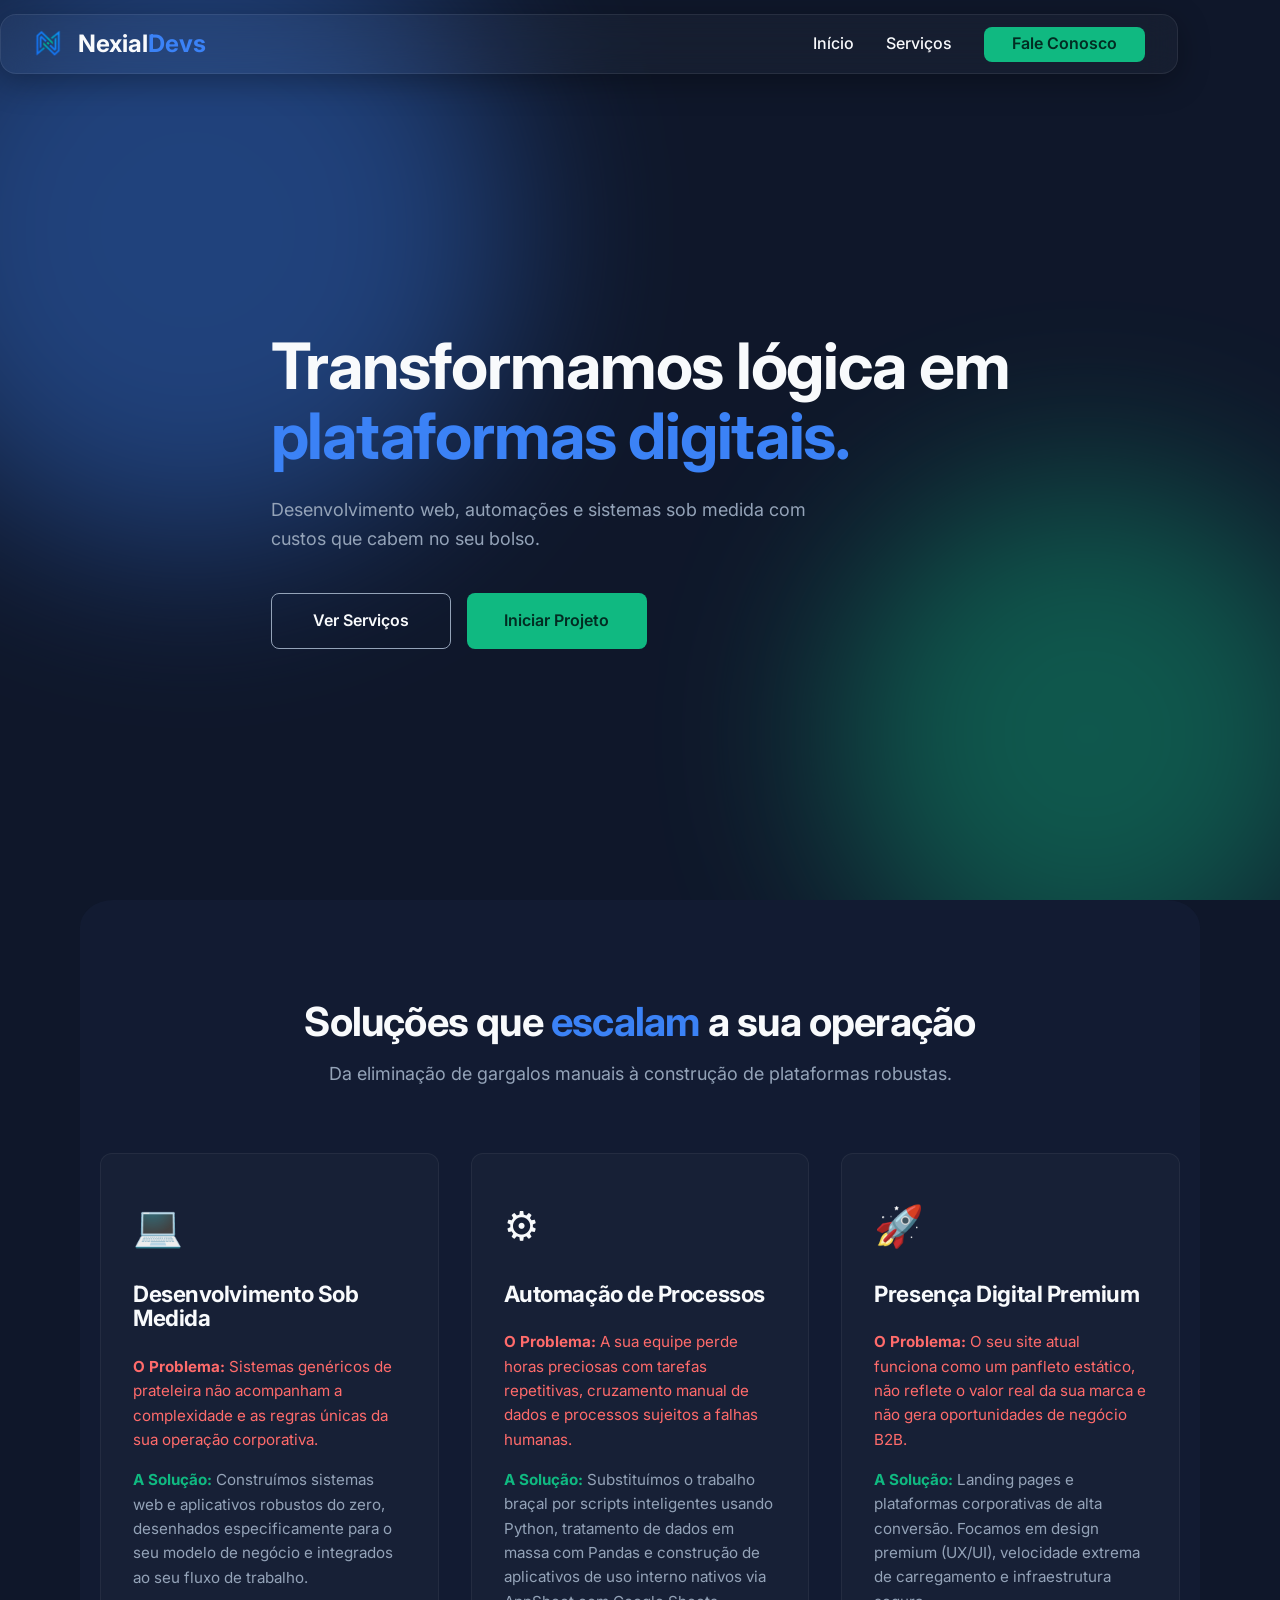
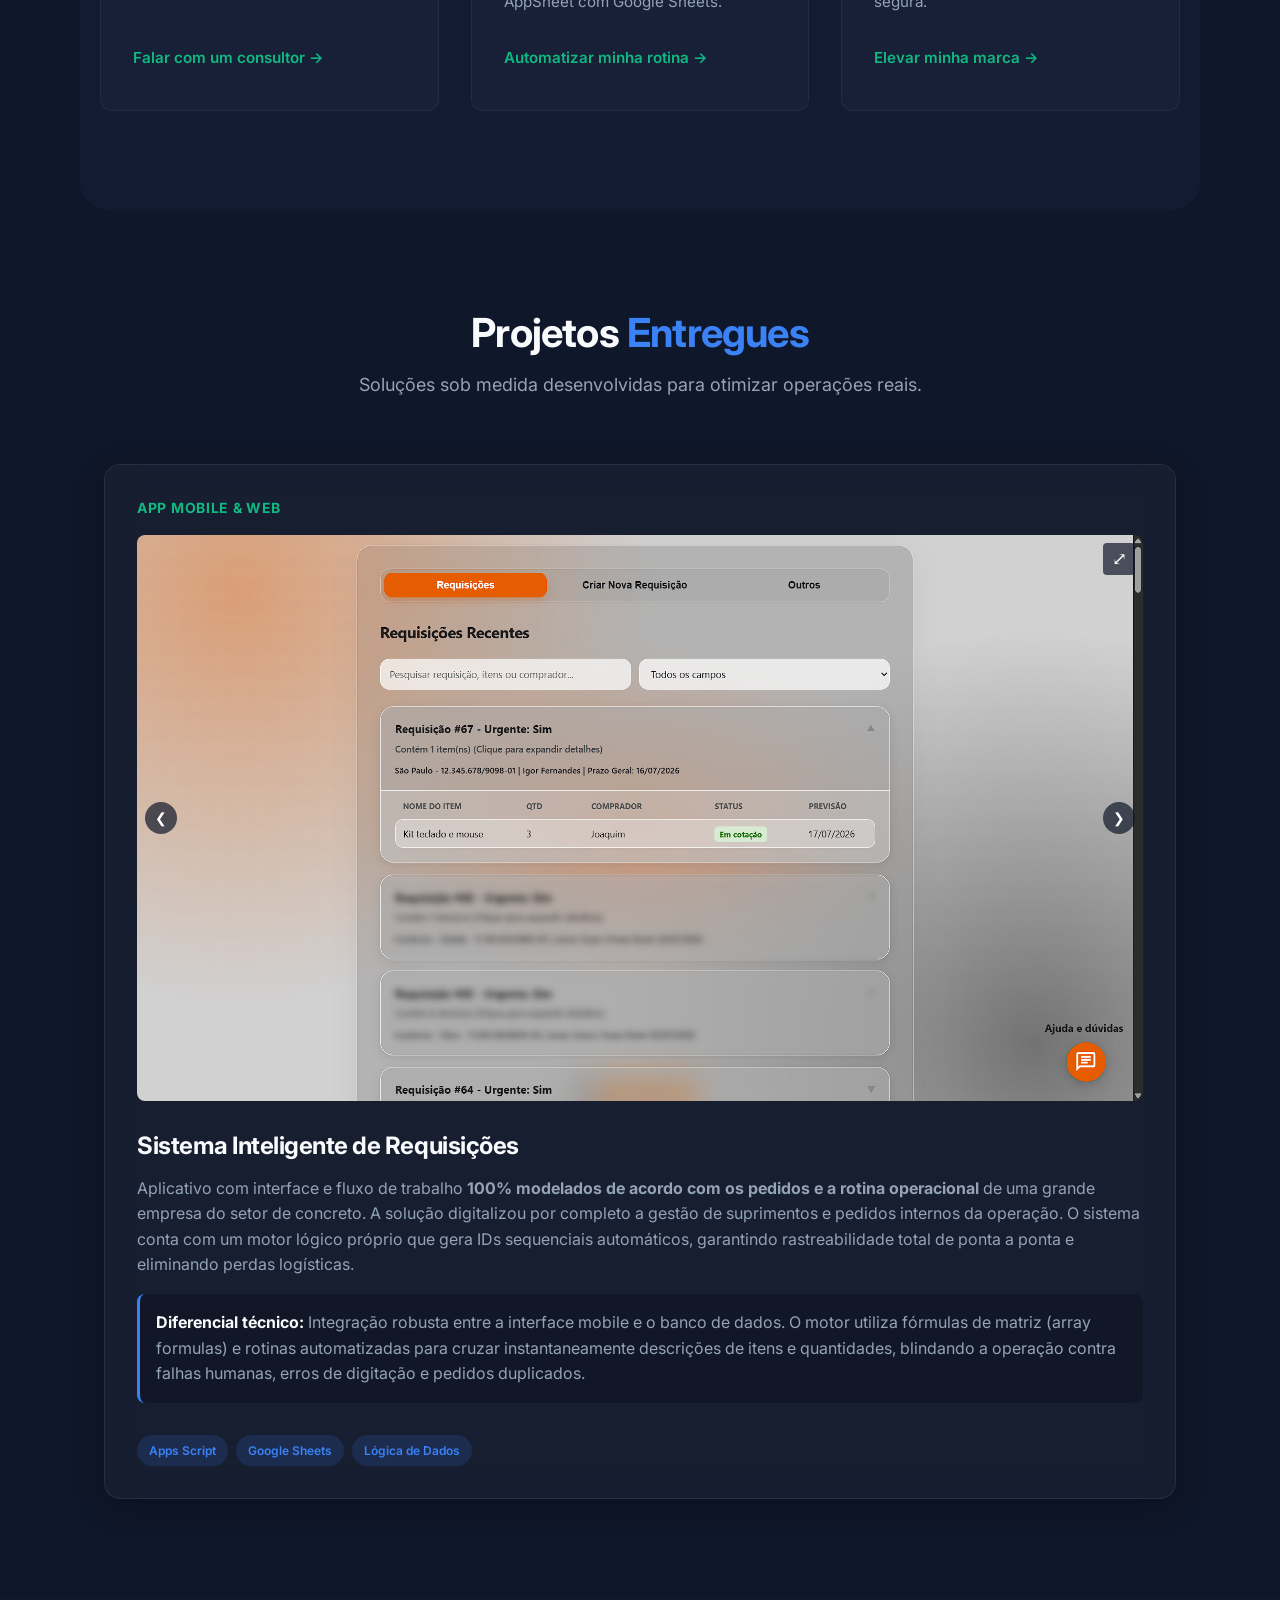
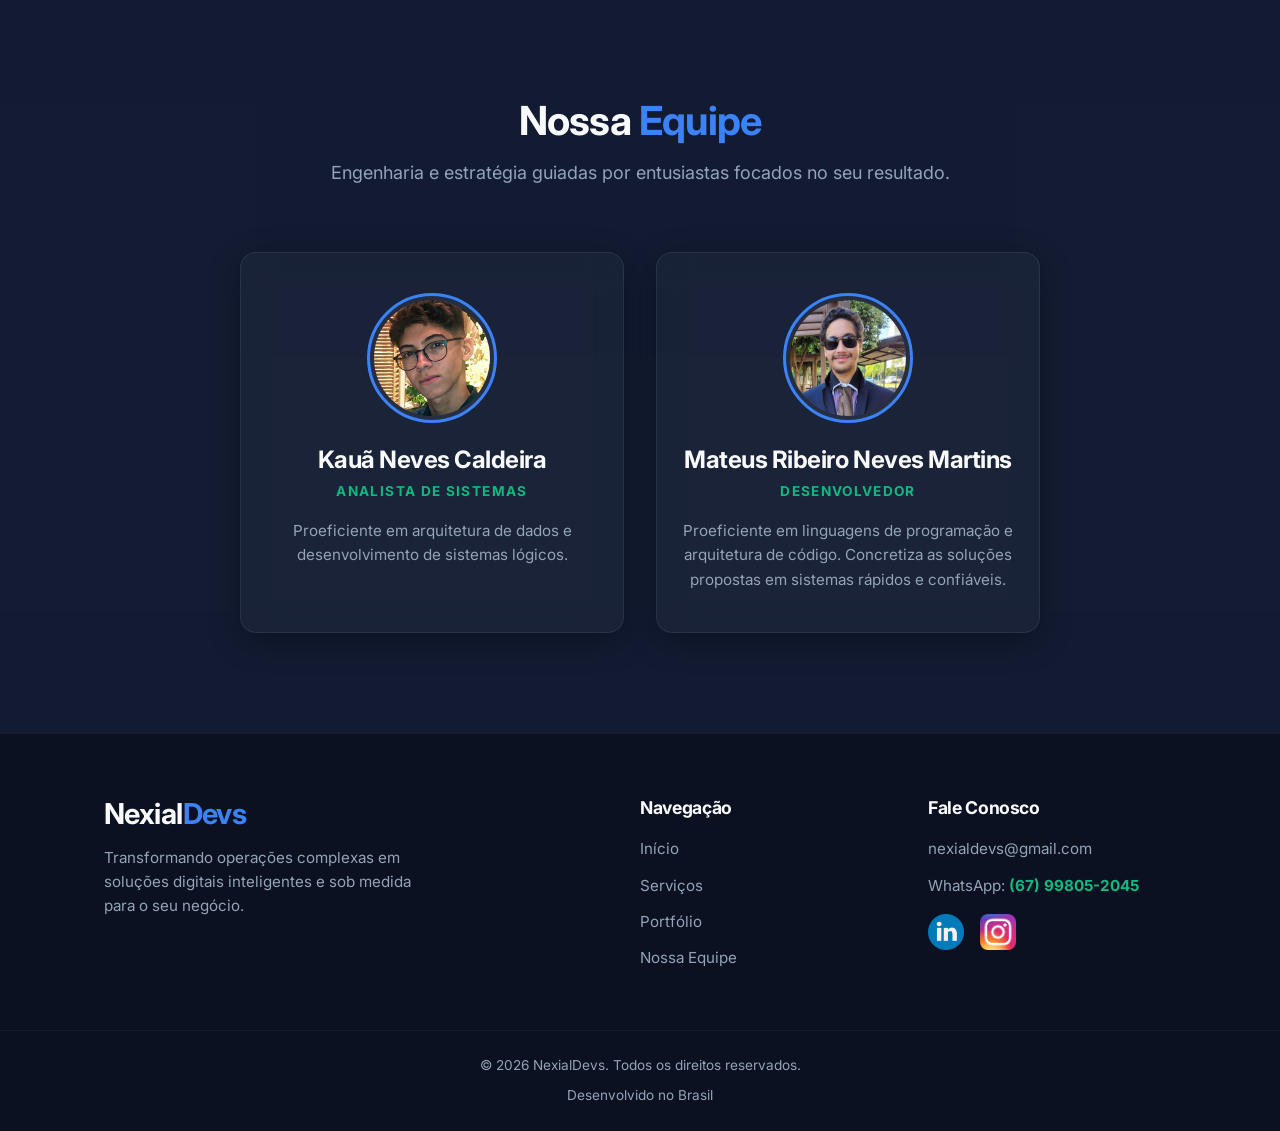
==== commit 3c29fed2: "v1.1" ====
--- a/index.html
+++ b/index.html
@@ -27,7 +27,7 @@
                 
                 <div class="hero-actions">
                     <a href="#servicos" class="btn btn-outline">Ver Serviços</a>
-                    <a href="#footer-placeholder" class="btn btn-primary btn-projeto">Iniciar Projeto</a>
+                    <a href="#rodapé" class="btn btn-primary btn-projeto">Iniciar Projeto</a>
                 </div>
             </div>
         </section>
@@ -45,7 +45,7 @@
                         <p class="problem-text"><strong>O Problema:</strong> Sistemas genéricos de prateleira não acompanham a complexidade e as regras únicas da sua operação corporativa.</p>
                         <p class="solution-text"><strong>A Solução:</strong> Construímos sistemas web e aplicativos robustos do zero, desenhados especificamente para o seu modelo de negócio e integrados ao seu fluxo de trabalho.</p>
                     </div>
-                    <a href="#footer-placeholder" class="btn-service">Falar com um consultor &rarr;</a>
+                    <a href="#rodapé" class="btn-service">Falar com um consultor &rarr;</a>
                 </div>
 
                 <div class="service-card">
@@ -55,7 +55,7 @@
                         <p class="problem-text"><strong>O Problema:</strong> A sua equipe perde horas preciosas com tarefas repetitivas, cruzamento manual de dados e processos sujeitos a falhas humanas.</p>
                         <p class="solution-text"><strong>A Solução:</strong> Substituímos o trabalho braçal por scripts inteligentes usando Python, tratamento de dados em massa com Pandas e construção de aplicativos de uso interno nativos via AppSheet com Google Sheets.</p>
                     </div>
-                    <a href="#footer-placeholder" class="btn-service">Automatizar minha rotina &rarr;</a>
+                    <a href="#rodapé" class="btn-service">Automatizar minha rotina &rarr;</a>
                 </div>
 
                 <div class="service-card">
@@ -65,7 +65,7 @@
                         <p class="problem-text"><strong>O Problema:</strong> O seu site atual funciona como um panfleto estático, não reflete o valor real da sua marca e não gera oportunidades de negócio B2B.</p>
                         <p class="solution-text"><strong>A Solução:</strong> Landing pages e plataformas corporativas de alta conversão. Focamos em design premium (UX/UI), velocidade extrema de carregamento e infraestrutura segura.</p>
                     </div>
-                    <a href="#footer-placeholder" class="btn-service">Elevar minha marca &rarr;</a>
+                    <a href="#rodapé" class="btn-service">Elevar minha marca &rarr;</a>
                 </div>
             </div>
         </section>
@@ -117,7 +117,7 @@
             <div class="container">
                 <div class="section-header">
                     <h2>Nossa <span class="text-highlight">Equipe</span></h2>
-                    <p>Engenharia e estratégia guiadas por especialistas focados no seu resultado.</p>
+                    <p>Engenharia e estratégia guiadas por entusiastas focados no seu resultado.</p>
                 </div>
 
                 <div class="team-grid">
@@ -126,14 +126,14 @@
                         <h3>Kauã Neves Caldeira</h3>
                         <p class="team-role">Analista de Sistemas</p>
                         <p class="team-bio">
-                            Proeficiente em arquitetura de dados e desenvolvimento de sistemas lógicos de alta performance.
+                            Proeficiente em arquitetura de dados e desenvolvimento de sistemas lógicos.
                         </p>
                     </div>
 
                     <div class="team-card liquid-glass">
                         <img src="assets/img/Equipe/Mateus.jpeg" alt="Foto de Mateus Ribeiro Neves Martins" class="team-photo">
                         <h3>Mateus Ribeiro Neves Martins</h3>
-                        <p class="team-role">Especialista em Desenvolvimento</p>
+                        <p class="team-role">Desenvolvedor</p>
                         <p class="team-bio">
                             Proeficiente em linguagens de programação e arquitetura de código. Concretiza as soluções propostas em sistemas rápidos e confiáveis.
                         </p>
@@ -142,8 +142,8 @@
             </div>
         </section>
     </main>
-    
-    <div id="footer-placeholder"></div>
+
+    <div id="rodapé"></div>
 
     <script src="js/script.js"></script>
 </body>
--- a/css/style.css
+++ b/css/style.css
@@ -2,6 +2,7 @@
     --bg-base: #0F172A;
     --text-main: #F8FAFC;
     --text-muted: #94A3B8;
+    --sections: #1b27435a;
     
     --brand-blue: #3B82F6;
     --brand-green: #10B981;
@@ -437,6 +438,8 @@
    ========================================= */
 .services-section {
     padding: 100px 20px;
+    background-color: var(--sections);
+    border-radius: 3%;
 }
 
 .services-section .section-header {
@@ -450,7 +453,7 @@
 }
 
 .service-card {
-    background-color: rgba(255, 255, 255, 0.03); 
+    background-color: rgba(255, 255, 255, 0.025); 
     border: 1px solid rgba(255, 255, 255, 0.05); 
     border-radius: 12px;
     padding: 40px 32px;
@@ -520,6 +523,7 @@
     padding: 100px 0;
     position: relative;
     z-index: 10;
+    background-color: var(--sections);
 }
 
 .team-grid {
@@ -710,11 +714,11 @@
     }
 
     .navbar nav a:not(.btn) {
-        font-size: 0.75rem;
+        font-size: 0.8rem;
     }
 
     .logo {
-        font-size: 0.8rem;
+        font-size: 1rem;
     }
 
     .btn-projeto {
@@ -728,9 +732,9 @@
     }
 
     .fale-conosco {
-        font-size: 0.75rem;
+        font-size: 0.8rem;
         padding: 4px;
-        height: 25px;
+        height: 45px;
     }
 
     .navbar nav {
@@ -752,11 +756,11 @@
     }
 
     .services-grid {
-            grid-template-columns: 1fr; 
+        grid-template-columns: 1fr; 
     }
     
     .service-card {
-            padding: 32px 24px; 
+        padding: 32px 24px; 
     }
 
     .portfolio-card {
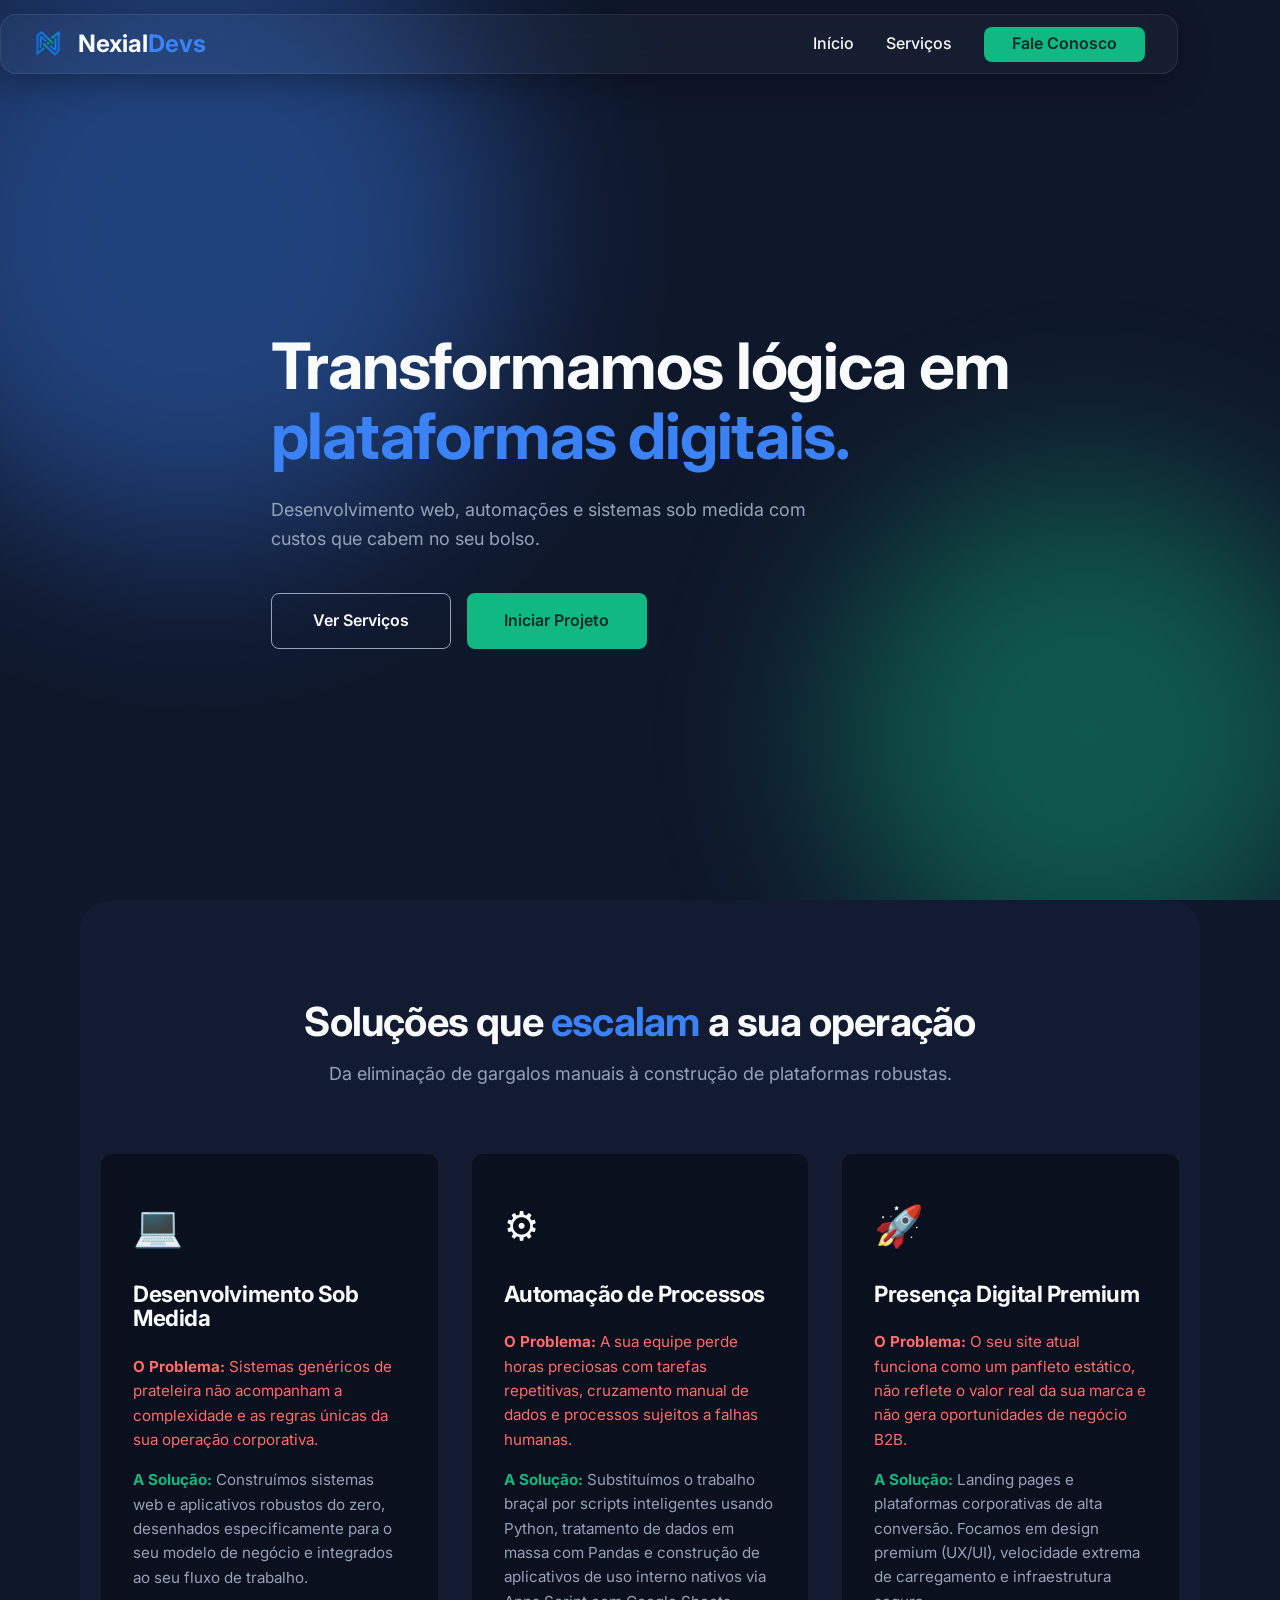
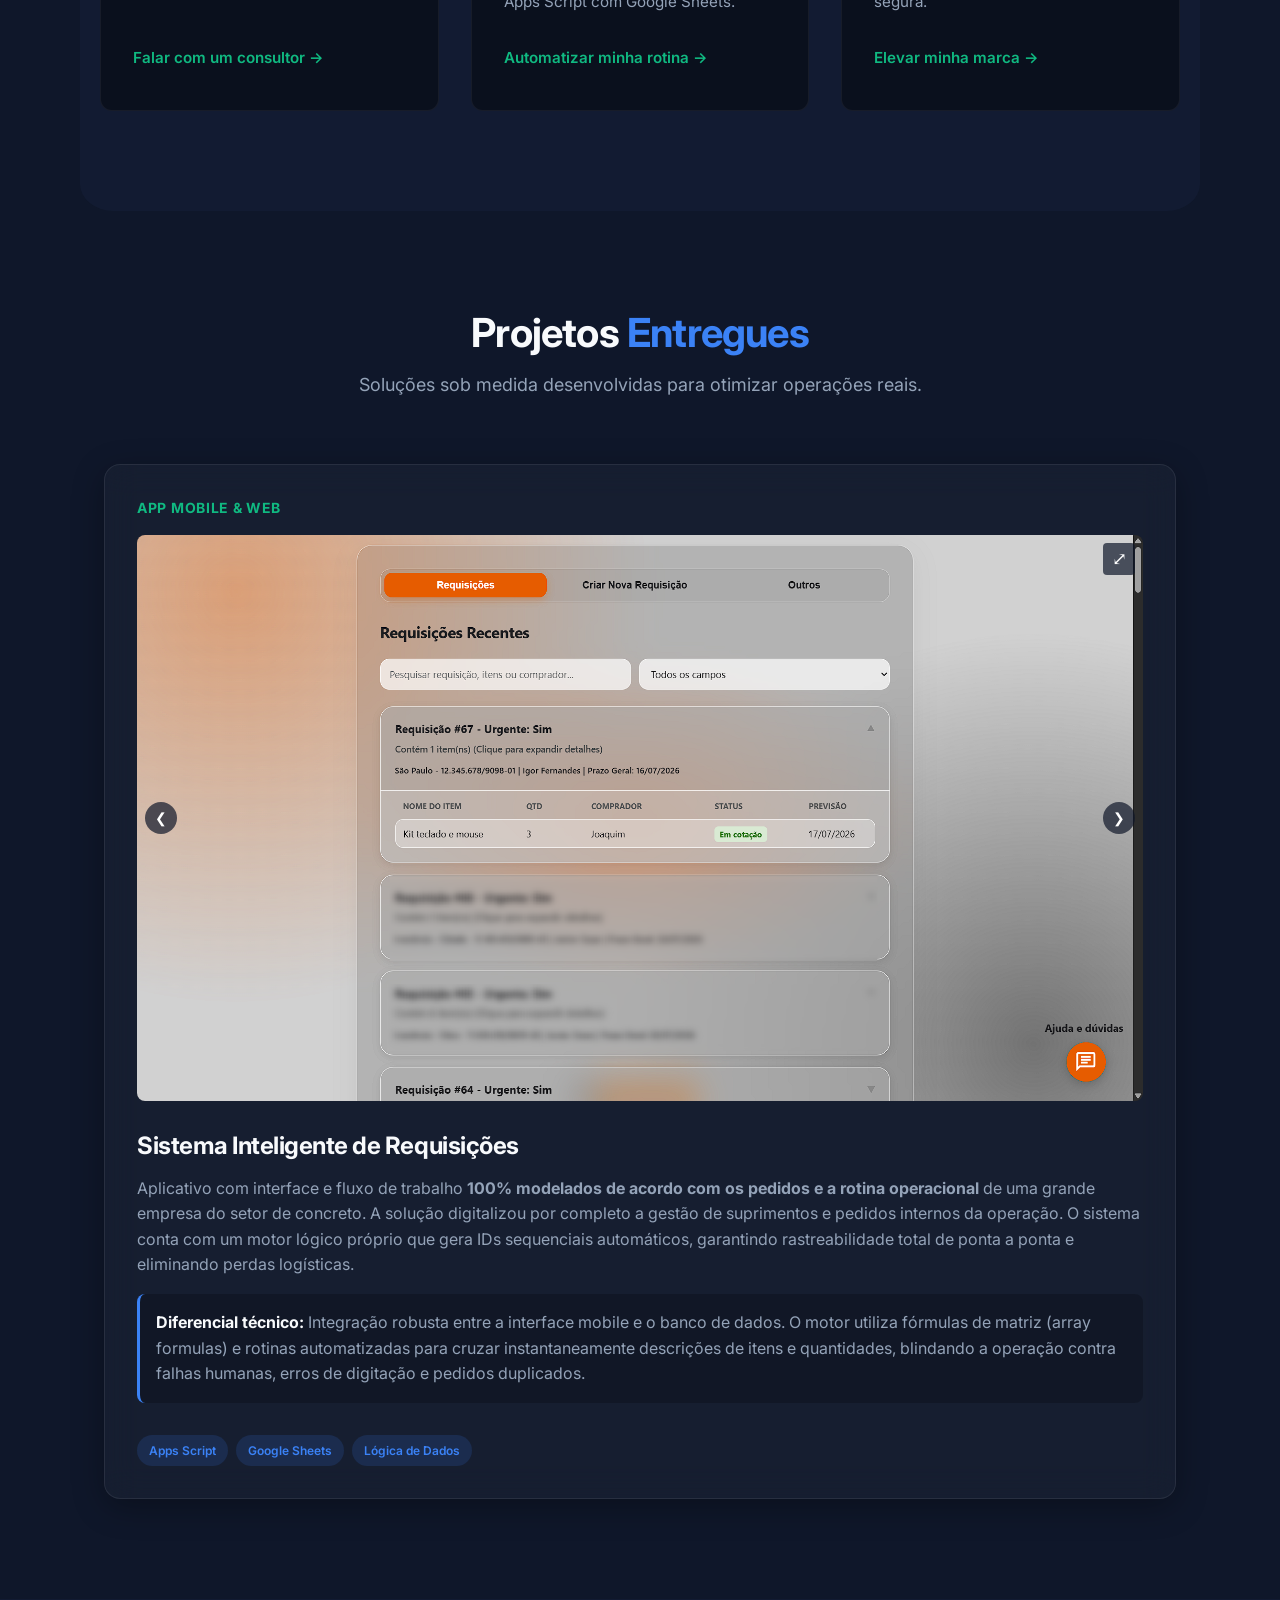
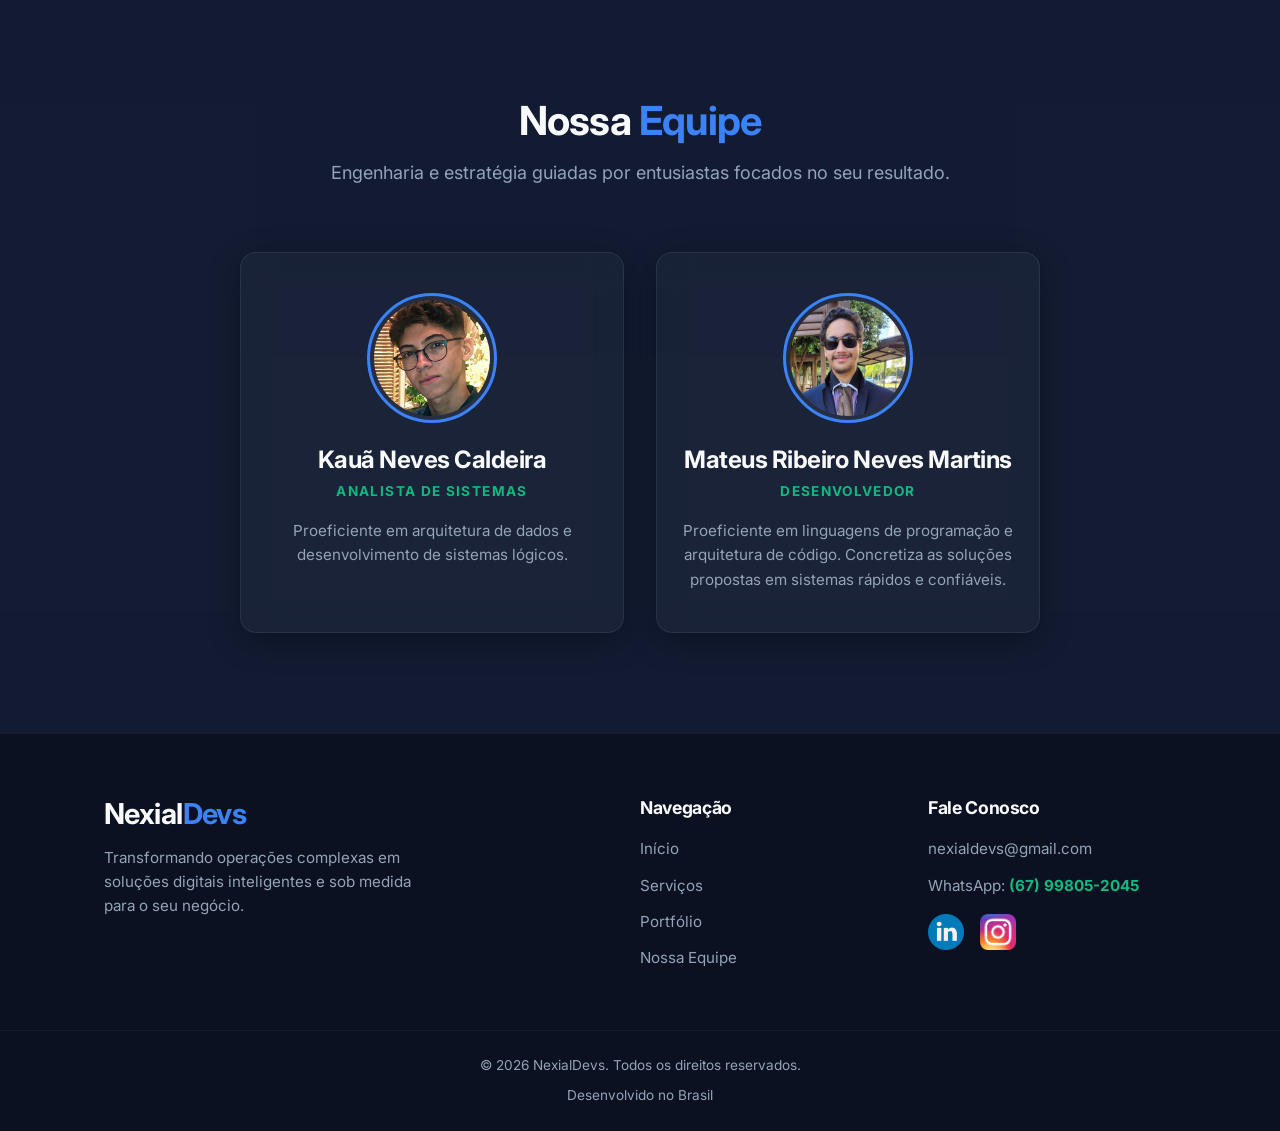
==== commit 7b111976: "v1.2" ====
--- a/index.html
+++ b/index.html
@@ -53,7 +53,7 @@
                     <h3>Automação de Processos</h3>
                     <div class="service-content">
                         <p class="problem-text"><strong>O Problema:</strong> A sua equipe perde horas preciosas com tarefas repetitivas, cruzamento manual de dados e processos sujeitos a falhas humanas.</p>
-                        <p class="solution-text"><strong>A Solução:</strong> Substituímos o trabalho braçal por scripts inteligentes usando Python, tratamento de dados em massa com Pandas e construção de aplicativos de uso interno nativos via AppSheet com Google Sheets.</p>
+                        <p class="solution-text"><strong>A Solução:</strong> Substituímos o trabalho braçal por scripts inteligentes usando Python, tratamento de dados em massa com Pandas e construção de aplicativos de uso interno nativos via Apps Script com Google Sheets.</p>
                     </div>
                     <a href="#rodapé" class="btn-service">Automatizar minha rotina &rarr;</a>
                 </div>
--- a/css/style.css
+++ b/css/style.css
@@ -453,7 +453,7 @@
 }
 
 .service-card {
-    background-color: rgba(255, 255, 255, 0.025); 
+    background-color: rgba(0, 0, 0, 0.397); 
     border: 1px solid rgba(255, 255, 255, 0.05); 
     border-radius: 12px;
     padding: 40px 32px;
@@ -698,14 +698,6 @@
 }
 
 @media (max-width: 640px) {
-    .container {
-        padding: 0 10px;
-    }
-
-    .team-section {
-        padding-top: 0px;
-    }
-
     .navbar {
         padding: 6px 5px;
         margin: 14px auto;
@@ -768,7 +760,7 @@
     }
 
     .portfolio-card p {
-        font-size: 0.7rem;
+        font-size: 0.9rem;
     }
 
     .footer-grid {
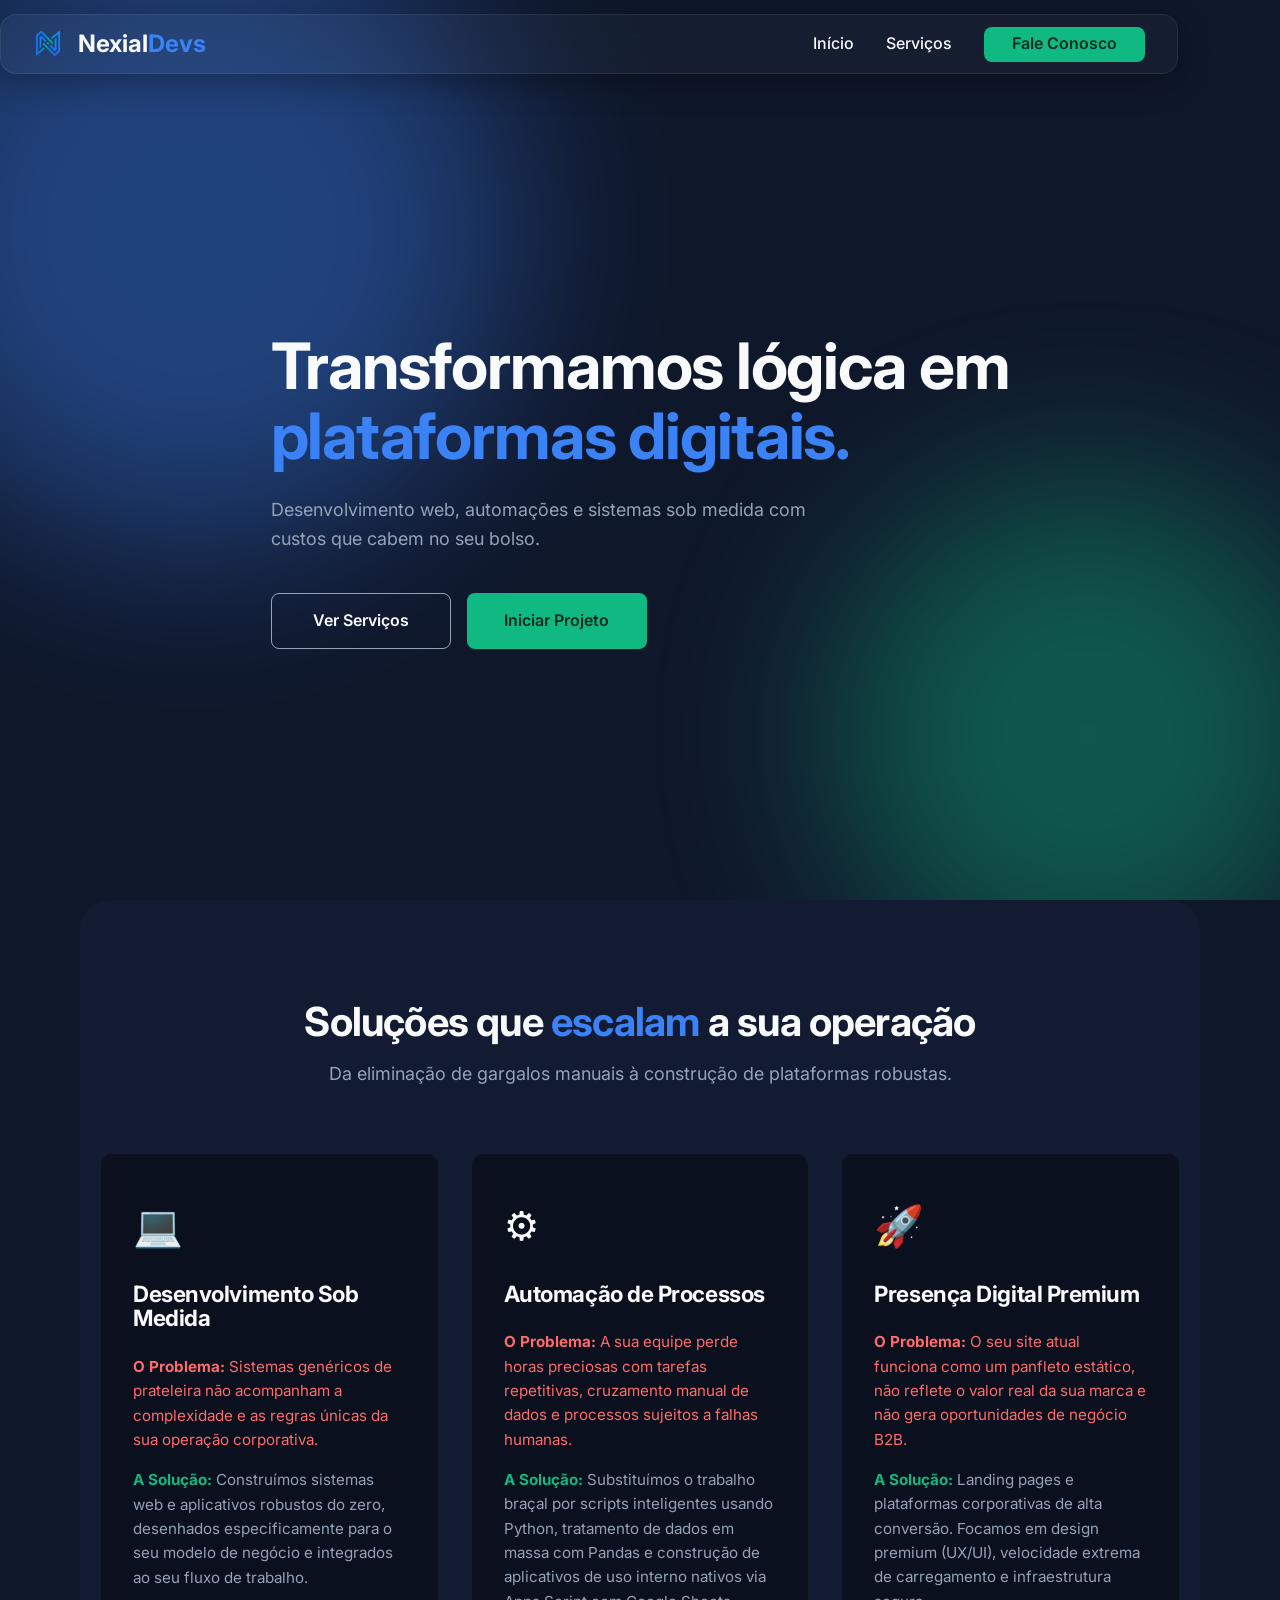
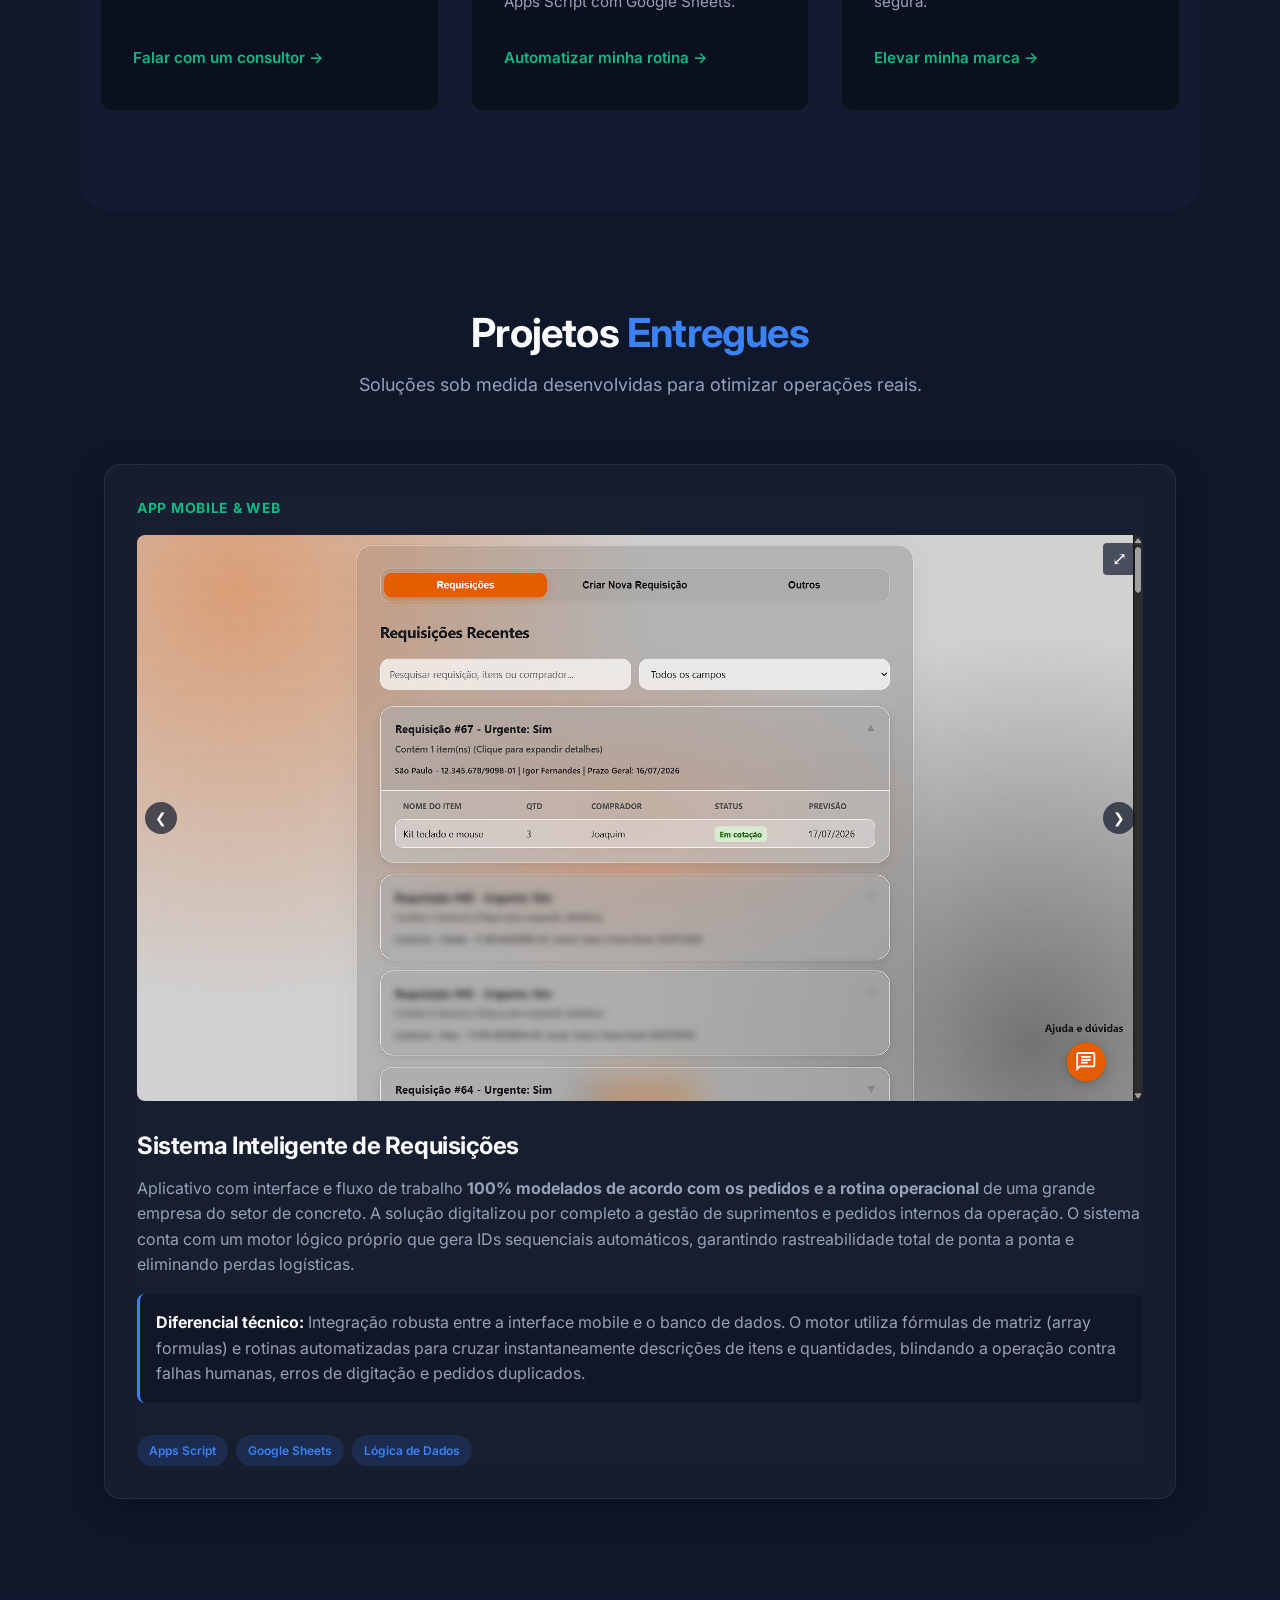
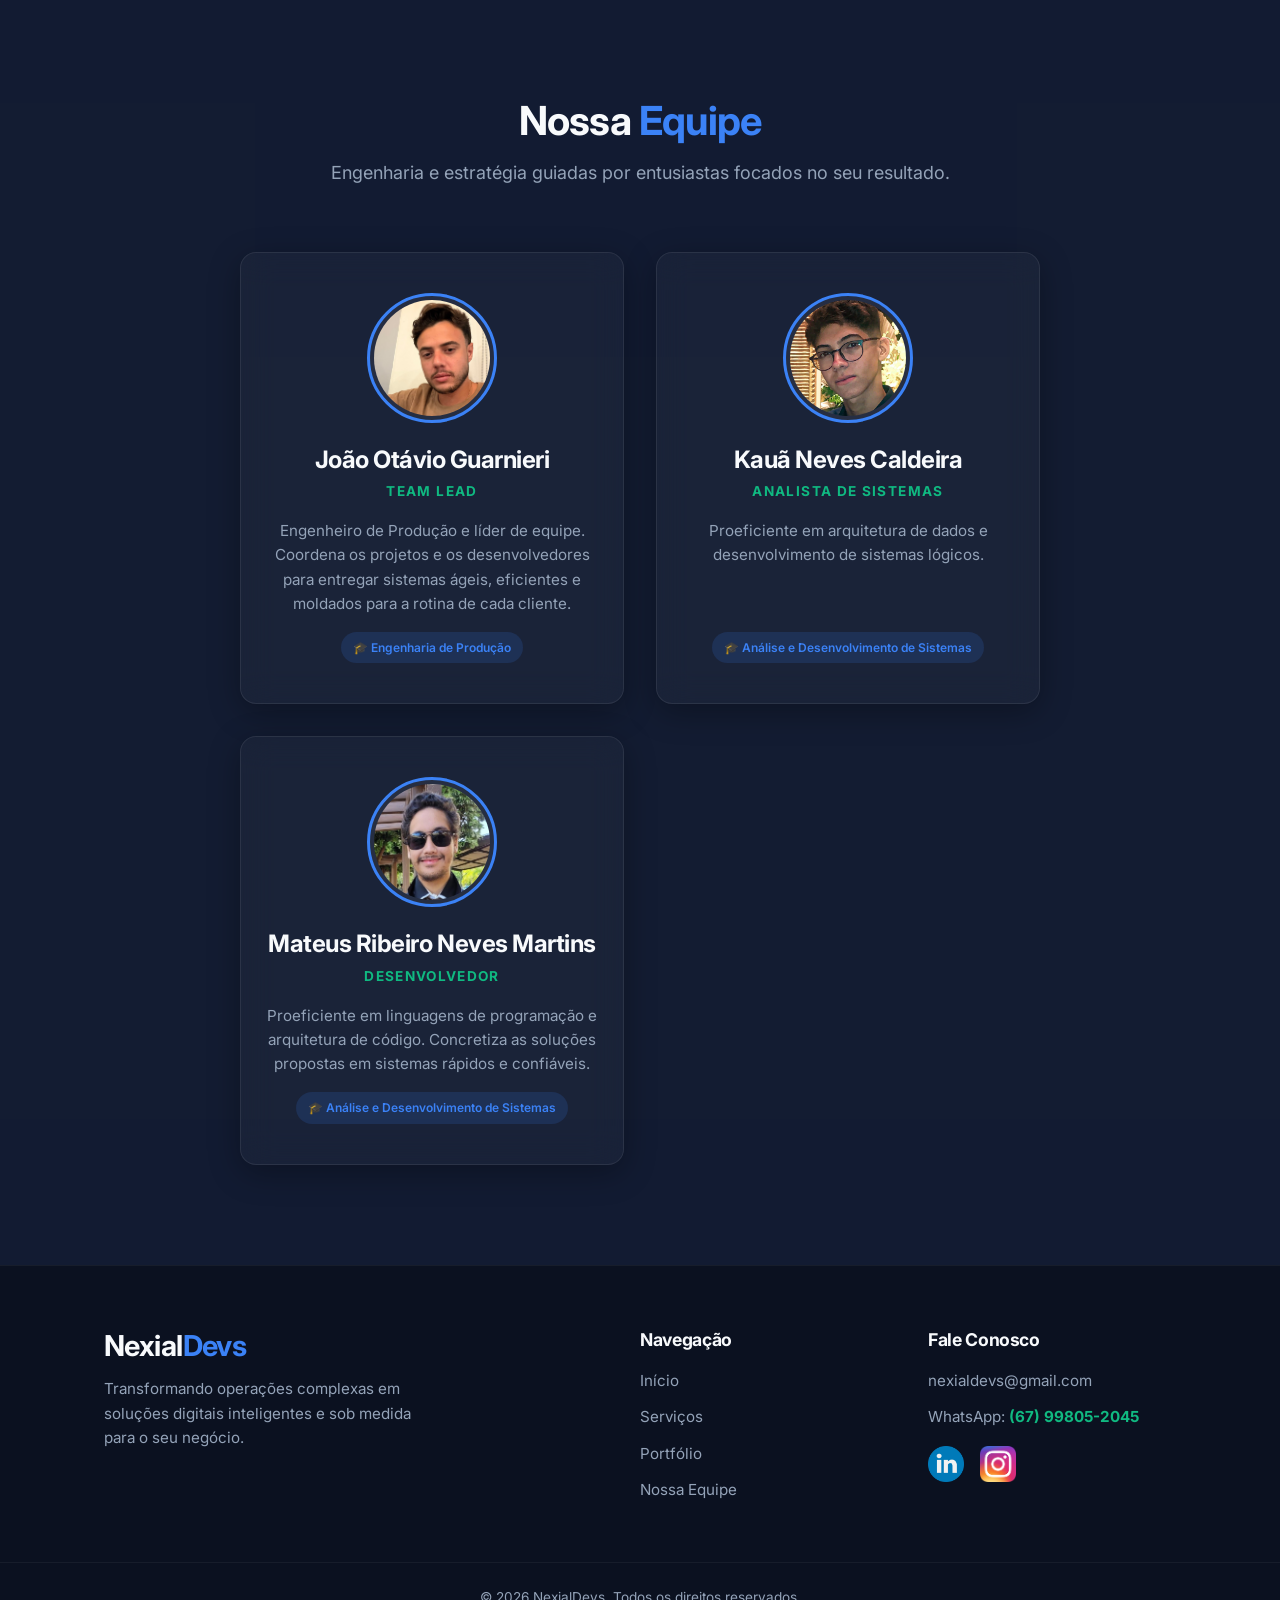
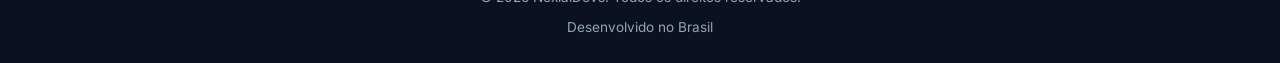
==== commit 0855f885: "v1.4 integrante novo e adição de cards de formação" ====
--- a/index.html
+++ b/index.html
@@ -11,6 +11,15 @@
     
     <link rel="stylesheet" href="css/style.css">
 </head>
+<!-- Google tag (gtag.js) -->
+<script async src="https://www.googletagmanager.com/gtag/js?id=G-Z20MVMJV6W"></script>
+<script>
+  window.dataLayer = window.dataLayer || [];
+  function gtag(){dataLayer.push(arguments);}
+  gtag('js', new Date());
+
+  gtag('config', 'G-Z20MVMJV6W');
+</script>
 <body>
     <div class="bg-mesh">
         <div class="blob blob-1"></div>
@@ -122,12 +131,27 @@
 
                 <div class="team-grid">
                     <div class="team-card liquid-glass">
+                        <img src="assets/img/Equipe/JoaoOG.jpeg" alt="Foto de João Otávio Guarnieri" class="team-photo">
+                        <h3>João Otávio Guarnieri</h3>
+                        <p class="team-role">Team Lead</p>
+                        <p class="team-bio">
+                            Engenheiro de Produção e líder de equipe. Coordena os projetos e os desenvolvedores para entregar sistemas ágeis, eficientes e moldados para a rotina de cada cliente.
+                        </p>
+                        <div class="card-footer">
+                            <span class="tech-badge">🎓 Engenharia de Produção</span>
+                        </div>
+                    </div>
+
+                    <div class="team-card liquid-glass">
                         <img src="assets/img/Equipe/Kaua.jpeg" alt="Foto de Kauã Neves Caldeira" class="team-photo">
                         <h3>Kauã Neves Caldeira</h3>
                         <p class="team-role">Analista de Sistemas</p>
                         <p class="team-bio">
                             Proeficiente em arquitetura de dados e desenvolvimento de sistemas lógicos.
                         </p>
+                        <div class="card-footer">
+                            <span class="tech-badge">🎓 Análise e Desenvolvimento de Sistemas</span>
+                        </div>
                     </div>
 
                     <div class="team-card liquid-glass">
@@ -137,6 +161,9 @@
                         <p class="team-bio">
                             Proeficiente em linguagens de programação e arquitetura de código. Concretiza as soluções propostas em sistemas rápidos e confiáveis.
                         </p>
+                        <div class="card-footer">
+                            <span class="tech-badge">🎓 Análise e Desenvolvimento de Sistemas</span>
+                        </div>
                     </div>
                 </div>
             </div>
